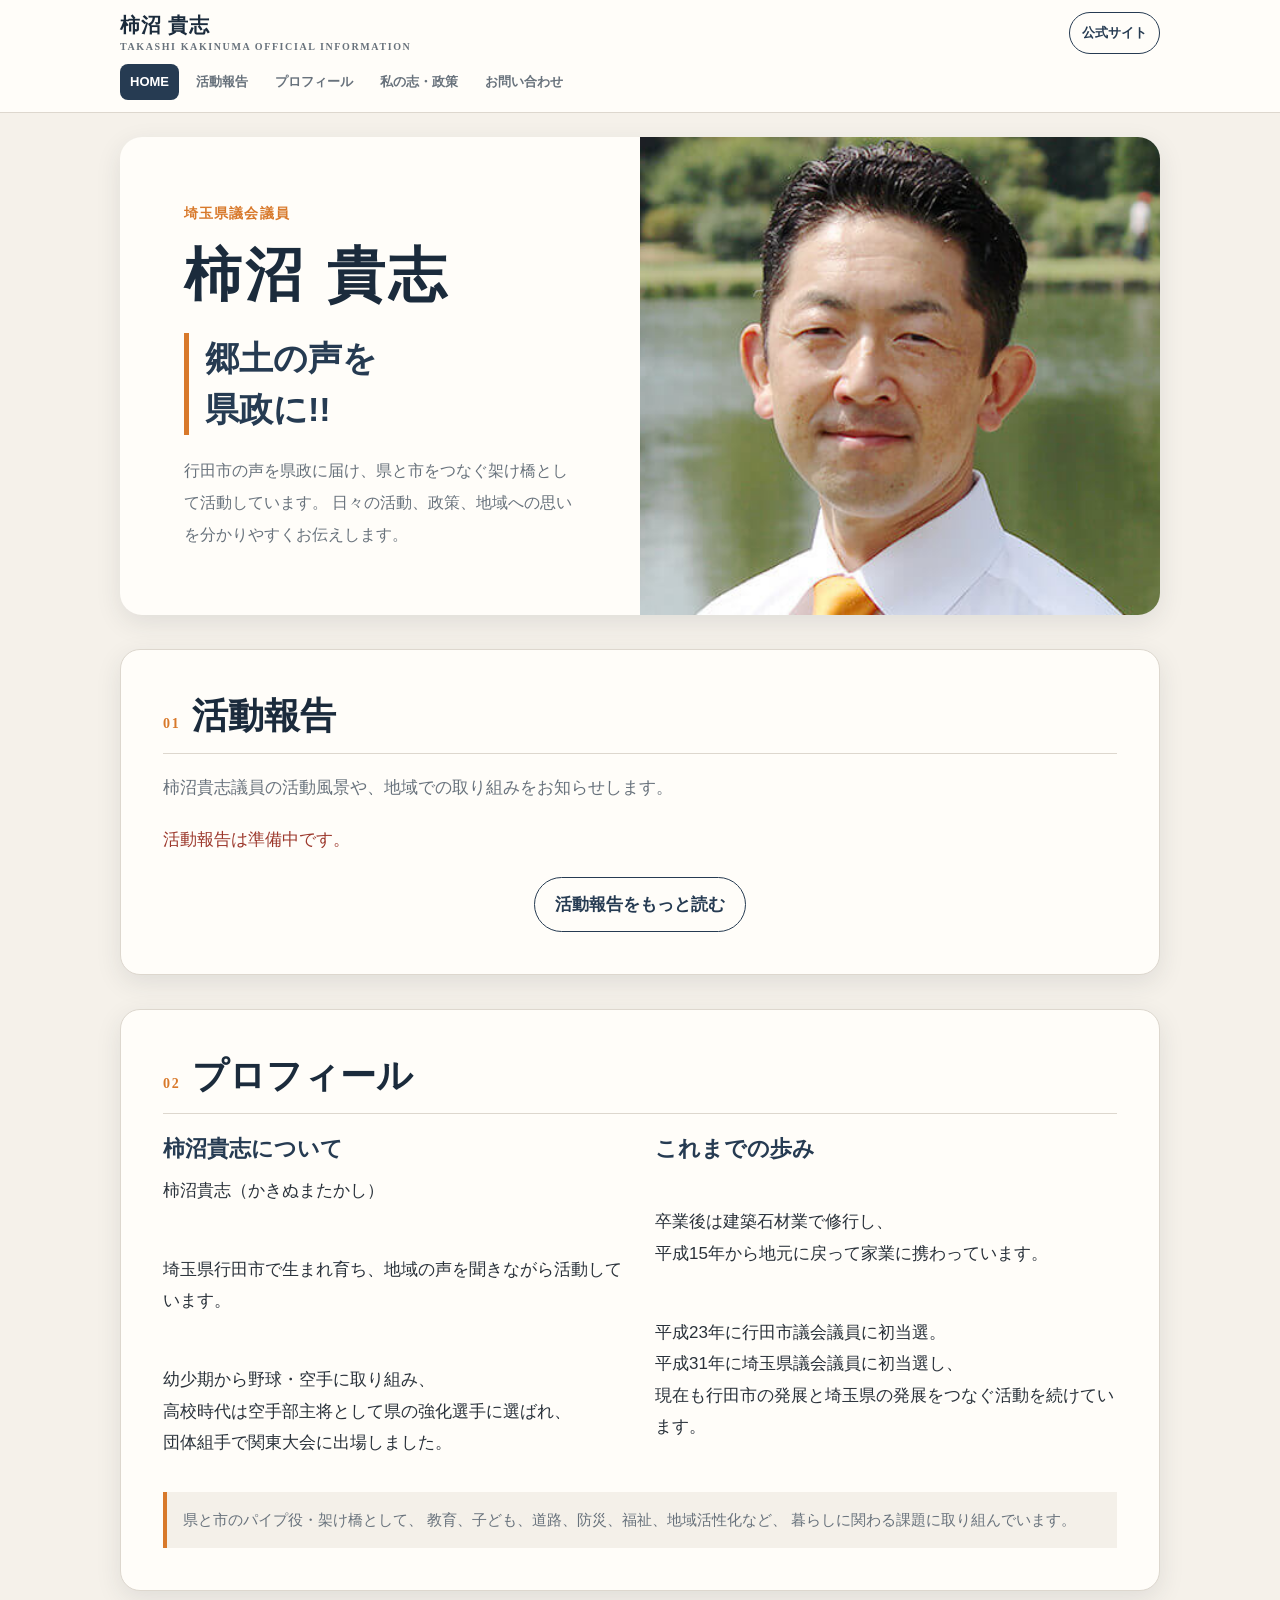
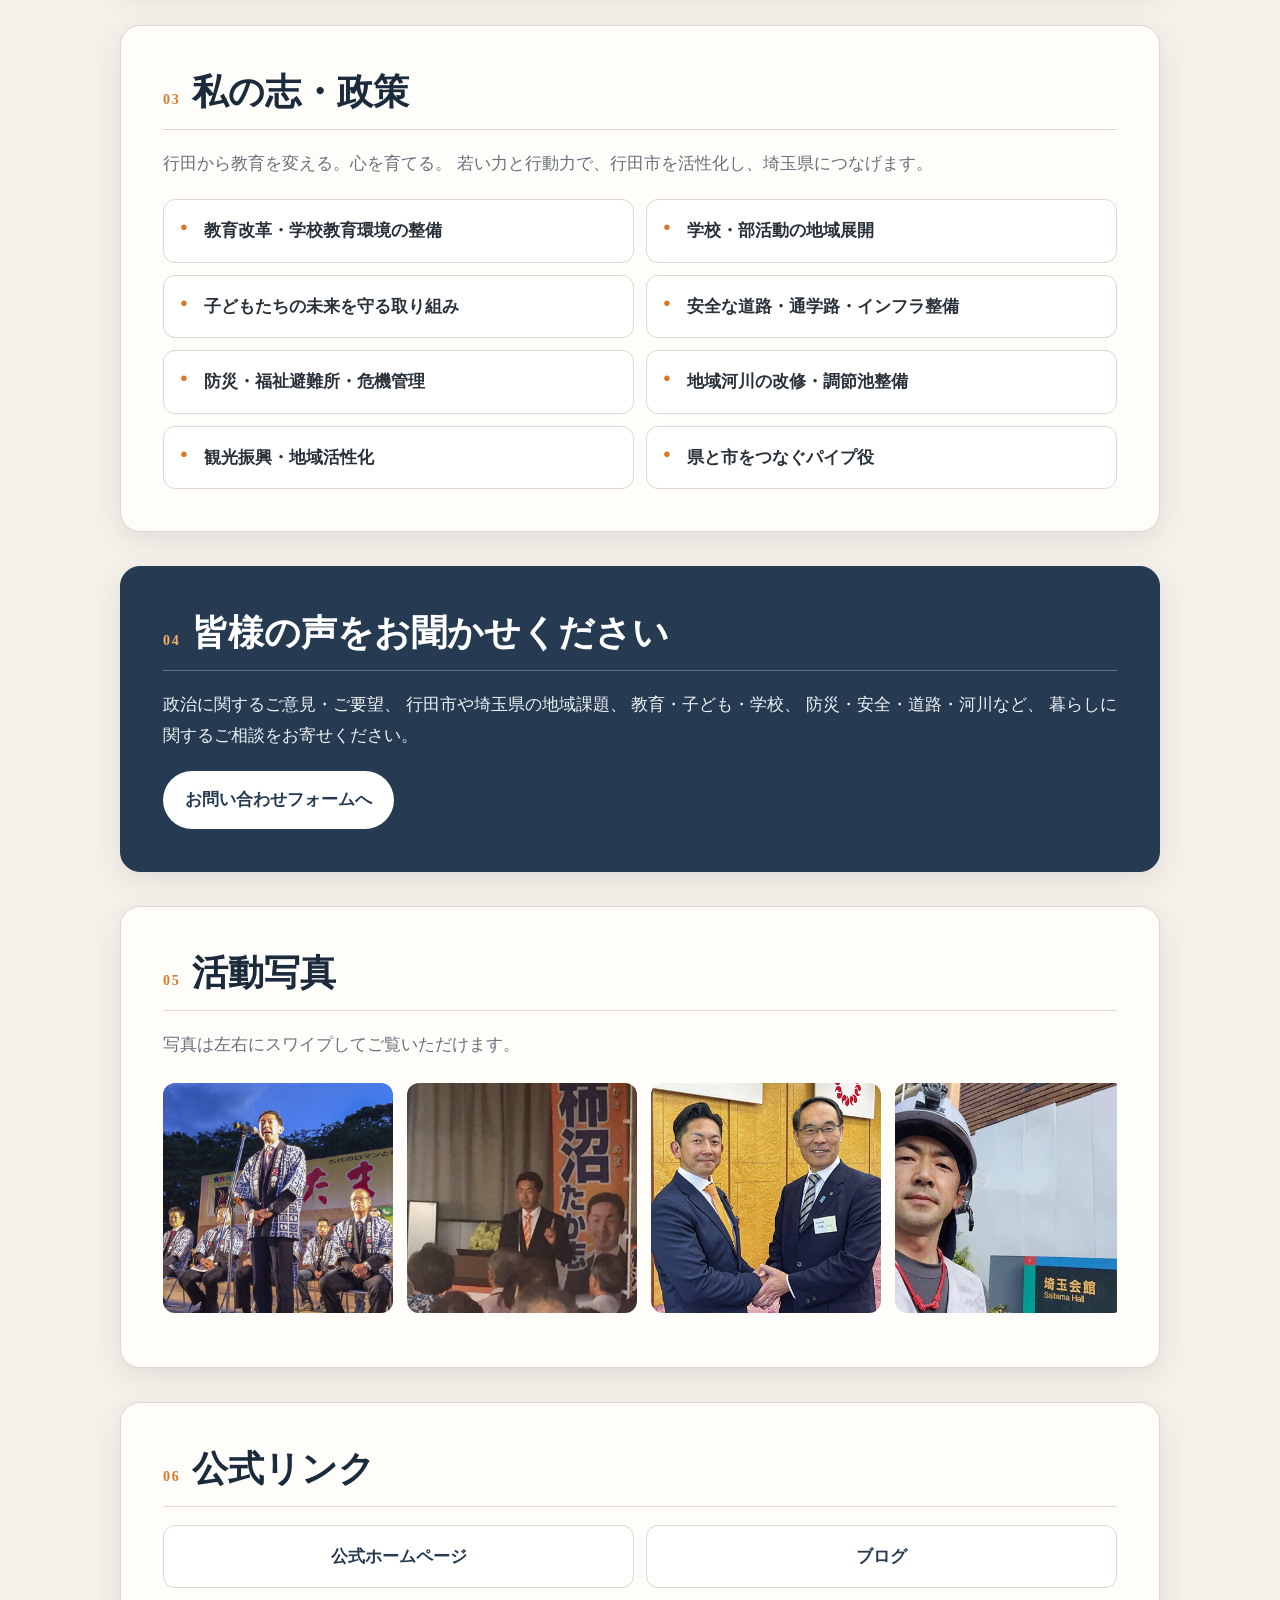
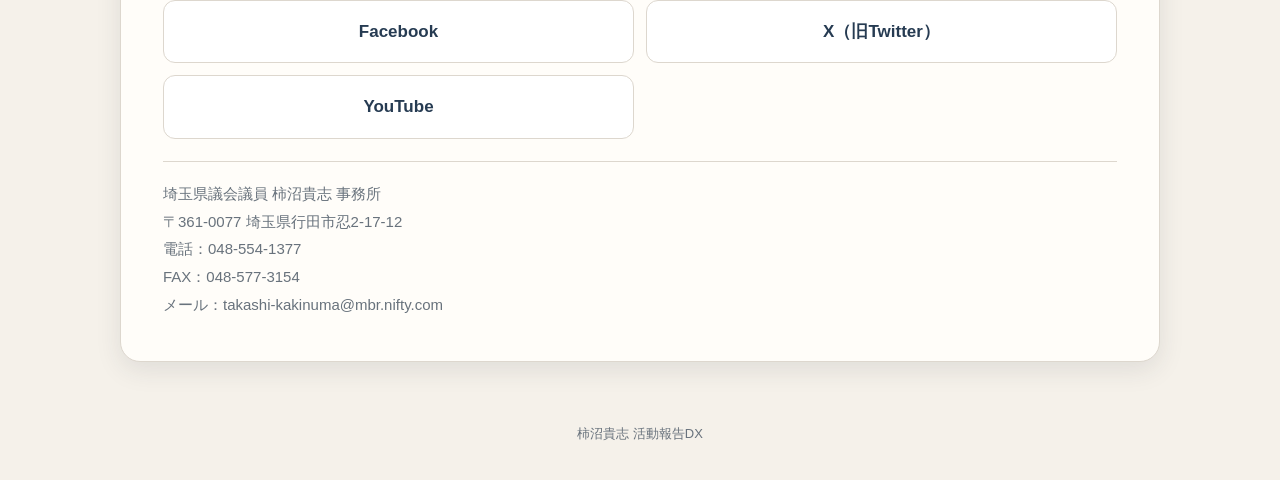
==== index.html @ 90ede428 "Update index.html" ====
<!doctype html>
<html lang="ja">
<head>
  <meta charset="utf-8">
  <meta name="viewport" content="width=device-width,initial-scale=1,viewport-fit=cover">
  <meta name="theme-color" content="#263b52">
  <meta name="description" content="埼玉県議会議員・柿沼貴志の活動報告、プロフィール、政策、市民相談をご紹介します。">
  <meta property="og:title" content="柿沼貴志｜郷土の声を県政に">
  <meta property="og:description" content="埼玉県議会議員・柿沼貴志の活動報告、プロフィール、政策、市民相談をご紹介します。">
  <meta property="og:image" content="https://ichirohns-jpg.github.io/kakinuma-takashi-dx/profile_photo_3.jpg">
  <meta property="og:url" content="https://ichirohns-jpg.github.io/kakinuma-takashi-dx/">
  <meta name="twitter:card" content="summary_large_image">
  <link rel="manifest" href="manifest.json">
  <title>柿沼貴志｜郷土の声を県政に</title>

  <style>
    :root{
      --navy:#263b52;
      --navy-deep:#1b2b3c;
      --orange:#d8792b;
      --cream:#f5f1ea;
      --paper:#fffdf9;
      --text:#29313a;
      --muted:#68727c;
      --line:#ddd7ce;
      --shadow:0 8px 26px rgba(35,48,61,.10);
    }

    *{box-sizing:border-box}

    html{scroll-behavior:smooth}

    body{
      margin:0;
      background:var(--cream);
      color:var(--text);
      font-family:-apple-system,BlinkMacSystemFont,"Hiragino Kaku Gothic ProN","Yu Gothic",Meiryo,sans-serif;
      font-size:17px;
      line-height:1.85;
      overflow-x:hidden;
    }

    img{
      display:block;
      max-width:100%;
    }

    a{
      color:inherit;
      -webkit-tap-highlight-color:transparent;
    }

    .site-header{
      position:sticky;
      top:0;
      z-index:10;
      background:rgba(255,253,249,.96);
      border-bottom:1px solid var(--line);
      backdrop-filter:blur(10px);
    }

    .header-inner{
      width:min(100% - 28px,1040px);
      margin:auto;
      padding:12px 0 10px;
    }

    .header-top{
      display:flex;
      align-items:center;
      justify-content:space-between;
      gap:14px;
    }

    .site-name{
      display:block;
      color:var(--navy-deep);
      font-size:20px;
      font-weight:900;
      line-height:1.25;
      text-decoration:none;
      letter-spacing:.04em;
    }

    .site-name small{
      display:block;
      margin-top:3px;
      color:var(--muted);
      font-family:Georgia,serif;
      font-size:10px;
      font-weight:700;
      letter-spacing:.16em;
    }

    .official-link{
      padding:8px 12px;
      border:1px solid var(--navy);
      border-radius:999px;
      color:var(--navy);
      font-size:13px;
      font-weight:800;
      text-decoration:none;
      white-space:nowrap;
    }

    .nav{
      display:flex;
      gap:7px;
      overflow-x:auto;
      margin-top:10px;
      padding-bottom:2px;
      scrollbar-width:none;
    }

    .nav::-webkit-scrollbar{
      display:none;
    }

    .nav a{
      flex:0 0 auto;
      padding:6px 10px;
      border-radius:8px;
      color:var(--muted);
      font-size:13px;
      font-weight:800;
      text-decoration:none;
    }

    .nav a:first-child,
    .nav a:hover{
      background:var(--navy);
      color:#fff;
    }

    main{
      width:min(100% - 28px,1040px);
      margin:auto;
      padding:24px 0 60px;
    }

    .hero{
      display:grid;
      grid-template-columns:1fr 1fr;
      min-height:430px;
      overflow:hidden;
      border-radius:22px;
      background:var(--paper);
      box-shadow:var(--shadow);
    }

    .hero-copy{
      display:flex;
      flex-direction:column;
      justify-content:center;
      padding:clamp(28px,5vw,64px);
    }

    .eyebrow{
      margin:0 0 12px;
      color:var(--orange);
      font-size:14px;
      font-weight:900;
      letter-spacing:.08em;
    }

    .hero h1{
      margin:0;
      color:var(--navy-deep);
      font-size:clamp(38px,7vw,58px);
      line-height:1.25;
      letter-spacing:.06em;
    }

    .slogan{
      margin:22px 0 0;
      padding-left:16px;
      border-left:5px solid var(--orange);
      color:var(--navy);
      font-size:clamp(22px,3vw,34px);
      font-weight:900;
      line-height:1.5;
    }

    .hero-text{
      max-width:34em;
      margin:20px 0 0;
      color:var(--muted);
      font-size:16px;
      line-height:2;
    }

    .hero-photo{
      min-height:430px;
      background:var(--navy);
    }

    .hero-photo img{
      width:100%;
      height:100%;
      min-height:430px;
      object-fit:cover;
    }

    .section{
      margin-top:34px;
      padding:clamp(22px,4vw,42px);
      border:1px solid var(--line);
      border-radius:20px;
      background:var(--paper);
      box-shadow:var(--shadow);
    }

    .section-heading{
      display:flex;
      align-items:baseline;
      gap:12px;
      margin:0 0 18px;
      padding-bottom:12px;
      border-bottom:1px solid var(--line);
      color:var(--navy-deep);
    }

    .section-heading span{
      color:var(--orange);
      font-family:Georgia,serif;
      font-size:14px;
      font-weight:900;
      letter-spacing:.12em;
    }

    .section-heading strong{
      font-size:clamp(25px,4vw,36px);
      line-height:1.35;
    }

    .section-lead{
      margin:0 0 20px;
      color:var(--muted);
    }

    .latest-list{
      display:grid;
      grid-template-columns:repeat(3,minmax(0,1fr));
      gap:18px;
    }

    .report-card{
      overflow:hidden;
      border:1px solid var(--line);
      border-radius:15px;
      background:#fff;
    }

    .report-image{
      width:100%;
      aspect-ratio:16/10;
      object-fit:cover;
      background:#ebe6de;
    }

    .report-body{
      padding:16px;
    }

    .report-date{
      margin:0 0 5px;
      color:var(--orange);
      font-size:13px;
      font-weight:900;
    }

    .report-title{
      margin:0 0 8px;
      color:var(--navy-deep);
      font-size:20px;
      line-height:1.5;
    }

    .report-summary{
      display:-webkit-box;
      margin:0;
      overflow:hidden;
      color:var(--muted);
      font-size:15px;
      line-height:1.8;
      white-space:pre-line;
      -webkit-box-orient:vertical;
      -webkit-line-clamp:4;
    }

    .report-link{
      display:block;
      margin-top:14px;
      padding:10px;
      border-radius:9px;
      background:var(--navy);
      color:#fff;
      font-size:14px;
      font-weight:900;
      text-align:center;
      text-decoration:none;
    }

    .loading-message,
    .error-message{
      margin:0;
      color:var(--muted);
    }

    .error-message{
      color:#9c382c;
    }

    .more-link{
      display:block;
      width:max-content;
      margin:22px auto 0;
      padding:11px 20px;
      border:1px solid var(--navy);
      border-radius:999px;
      color:var(--navy);
      font-weight:900;
      text-decoration:none;
    }

    .text-columns{
      display:grid;
      grid-template-columns:1fr 1fr;
      gap:30px;
    }

    .text-block h3{
      margin:0 0 10px;
      color:var(--navy);
      font-size:22px;
      line-height:1.5;
    }

    .text-block p{
      margin:0 0 16px;
      white-space:pre-line;
    }

    .profile-note{
      margin:18px 0 0;
      padding:14px 16px;
      border-left:4px solid var(--orange);
      background:#f4f0e9;
      color:var(--muted);
      font-size:15px;
    }

    .policy-list{
      display:grid;
      grid-template-columns:repeat(2,minmax(0,1fr));
      gap:12px;
      margin:0;
      padding:0;
      list-style:none;
    }

    .policy-list li{
      position:relative;
      padding:15px 16px 15px 40px;
      border:1px solid var(--line);
      border-radius:12px;
      background:#fff;
      font-weight:800;
    }

    .policy-list li::before{
      position:absolute;
      left:16px;
      top:15px;
      color:var(--orange);
      content:'●';
      font-size:13px;
    }

    .consultation{
      border-color:var(--navy);
      background:var(--navy);
      color:#fff;
    }

    .consultation .section-heading{
      border-color:#ffffff44;
      color:#fff;
    }

    .consultation .section-heading span{
      color:#f2b06d;
    }

    .consultation .section-lead{
      color:#eef2f5;
    }

    .consultation-button{
      display:inline-block;
      padding:13px 22px;
      border-radius:999px;
      background:#fff;
      color:var(--navy);
      font-weight:900;
      text-decoration:none;
    }

    .gallery{
      display:flex;
      gap:14px;
      overflow-x:auto;
      padding:3px 2px 12px;
      scroll-snap-type:x mandatory;
      -webkit-overflow-scrolling:touch;
    }

    .gallery img{
      width:230px;
      height:230px;
      flex:0 0 230px;
      object-fit:cover;
      border-radius:12px;
      scroll-snap-align:start;
    }

    .link-grid{
      display:grid;
      grid-template-columns:repeat(2,minmax(0,1fr));
      gap:12px;
    }

    .link-card{
      display:block;
      padding:15px;
      border:1px solid var(--line);
      border-radius:12px;
      background:#fff;
      color:var(--navy);
      font-weight:900;
      text-align:center;
      text-decoration:none;
    }

    .contact-text{
      margin:22px 0 0;
      padding-top:18px;
      border-top:1px solid var(--line);
      color:var(--muted);
      font-size:15px;
      overflow-wrap:anywhere;
    }

    footer{
      padding:0 20px 34px;
      color:var(--muted);
      font-size:13px;
      text-align:center;
    }

    @media(max-width:720px){
      body{
        font-size:16px;
      }

      .header-inner{
        width:min(100% - 22px,1040px);
      }

      .official-link{
        font-size:12px;
        padding:7px 10px;
      }

      main{
        width:min(100% - 20px,1040px);
        padding-top:14px;
      }

      .hero{
        display:flex;
        flex-direction:column-reverse;
        border-radius:17px;
      }

      .hero-photo,
      .hero-photo img{
        min-height:280px;
        height:280px;
      }

      .hero-copy{
        padding:28px 22px 30px;
      }

      .hero h1{
        font-size:34px;
      }

      .slogan{
        font-size:24px;
      }

      .latest-list{
        grid-template-columns:1fr;
      }

      .text-columns{
        grid-template-columns:1fr;
        gap:4px;
      }

      .policy-list{
        grid-template-columns:1fr;
      }

      .section{
        margin-top:22px;
        padding:22px 18px;
      }

      .section-heading strong{
        font-size:27px;
      }

      .link-grid{
        grid-template-columns:1fr;
      }

      .gallery img{
        width:210px;
        height:210px;
        flex-basis:210px;
      }
    }
  </style>
</head>

<body>
  <header class="site-header">
    <div class="header-inner">
      <div class="header-top">
        <a class="site-name" href="index.html">
          柿沼 貴志
          <small>TAKASHI KAKINUMA OFFICIAL INFORMATION</small>
        </a>

        <a class="official-link" href="https://www.kakinuma-takashi.com/index.html" target="_blank" rel="noopener">
          公式サイト
        </a>
      </div>

      <nav class="nav" aria-label="ページ内メニュー">
        <a href="index.html">HOME</a>
        <a href="archive.html">活動報告</a>
        <a href="#profile">プロフィール</a>
        <a href="#policy">私の志・政策</a>
        <a href="#contact">お問い合わせ</a>
      </nav>
    </div>
  </header>

  <main>
    <section class="hero">
      <div class="hero-copy">
        <p class="eyebrow">埼玉県議会議員</p>

        <h1>柿沼 貴志</h1>

        <p class="slogan">
          郷土の声を<br>
          県政に!!
        </p>

        <p class="hero-text">
          行田市の声を県政に届け、県と市をつなぐ架け橋として活動しています。
          日々の活動、政策、地域への思いを分かりやすくお伝えします。
        </p>
      </div>

      <div class="hero-photo">
        <img src="https://ichirohns-jpg.github.io/kakinuma-takashi-dx/profile_photo_3.jpg" alt="柿沼貴志議員">
      </div>
    </section>

    <section class="section" id="reports">
      <h2 class="section-heading">
        <span>01</span>
        <strong>活動報告</strong>
      </h2>

      <p class="section-lead">
        柿沼貴志議員の活動風景や、地域での取り組みをお知らせします。
      </p>

      <div id="latestReports" class="latest-list" aria-live="polite">
        <p class="loading-message">活動報告を読み込んでいます。</p>
      </div>

      <a class="more-link" href="archive.html">活動報告をもっと読む</a>
    </section>

    <section class="section" id="profile">
      <h2 class="section-heading">
        <span>02</span>
        <strong>プロフィール</strong>
      </h2>

      <div class="text-columns">
        <div class="text-block">
          <h3>柿沼貴志について</h3>

          <p>柿沼貴志（かきぬまたかし）</p>

          <p>
            埼玉県行田市で生まれ育ち、地域の声を聞きながら活動しています。
          </p>

          <p>
            幼少期から野球・空手に取り組み、
            高校時代は空手部主将として県の強化選手に選ばれ、
            団体組手で関東大会に出場しました。
          </p>
        </div>

        <div class="text-block">
          <h3>これまでの歩み</h3>

          <p>
            卒業後は建築石材業で修行し、
            平成15年から地元に戻って家業に携わっています。
          </p>

          <p>
            平成23年に行田市議会議員に初当選。
            平成31年に埼玉県議会議員に初当選し、
            現在も行田市の発展と埼玉県の発展をつなぐ活動を続けています。
          </p>
        </div>
      </div>

      <p class="profile-note">
        県と市のパイプ役・架け橋として、
        教育、子ども、道路、防災、福祉、地域活性化など、
        暮らしに関わる課題に取り組んでいます。
      </p>
    </section>

    <section class="section" id="policy">
      <h2 class="section-heading">
        <span>03</span>
        <strong>私の志・政策</strong>
      </h2>

      <p class="section-lead">
        行田から教育を変える。心を育てる。
        若い力と行動力で、行田市を活性化し、埼玉県につなげます。
      </p>

      <ul class="policy-list">
        <li>教育改革・学校教育環境の整備</li>
        <li>学校・部活動の地域展開</li>
        <li>子どもたちの未来を守る取り組み</li>
        <li>安全な道路・通学路・インフラ整備</li>
        <li>防災・福祉避難所・危機管理</li>
        <li>地域河川の改修・調節池整備</li>
        <li>観光振興・地域活性化</li>
        <li>県と市をつなぐパイプ役</li>
      </ul>
    </section>

    <section class="section consultation" id="contact">
      <h2 class="section-heading">
        <span>04</span>
        <strong>皆様の声をお聞かせください</strong>
      </h2>

      <p class="section-lead">
        政治に関するご意見・ご要望、
        行田市や埼玉県の地域課題、
        教育・子ども・学校、
        防災・安全・道路・河川など、
        暮らしに関するご相談をお寄せください。
      </p>

      <a class="consultation-button" href="https://www.kakinuma-takashi.com/contact/index.php" target="_blank" rel="noopener">
        お問い合わせフォームへ
      </a>
    </section>

    <section class="section">
      <h2 class="section-heading">
        <span>05</span>
        <strong>活動写真</strong>
      </h2>

      <p class="section-lead">
        写真は左右にスワイプしてご覧いただけます。
      </p>

      <div class="gallery">
        <img src="https://ichirohns-jpg.github.io/kakinuma-takashi-dx/report_kaiha_2.jpg" alt="活動写真" loading="lazy">
        <img src="https://ichirohns-jpg.github.io/kakinuma-takashi-dx/resolution_photo_1.jpg" alt="活動写真" loading="lazy">
        <img src="https://ichirohns-jpg.github.io/kakinuma-takashi-dx/profile_photo_5.jpg" alt="活動写真" loading="lazy">
        <img src="https://ichirohns-jpg.github.io/kakinuma-takashi-dx/profile_photo_2.jpg" alt="活動写真" loading="lazy">
        <img src="https://ichirohns-jpg.github.io/kakinuma-takashi-dx/report_kaiha_1.jpg" alt="活動写真" loading="lazy">
      </div>
    </section>

    <section class="section">
      <h2 class="section-heading">
        <span>06</span>
        <strong>公式リンク</strong>
      </h2>

      <div class="link-grid">
        <a class="link-card" href="https://www.kakinuma-takashi.com/index.html" target="_blank" rel="noopener">
          公式ホームページ
        </a>

        <a class="link-card" href="https://www.kakinuma-takashi.com/blog/" target="_blank" rel="noopener">
          ブログ
        </a>

        <a class="link-card" href="https://www.facebook.com/takashi.kakinuma.73" target="_blank" rel="noopener">
          Facebook
        </a>

        <a class="link-card" href="https://twitter.com/KakinumaTakashi" target="_blank" rel="noopener">
          X（旧Twitter）
        </a>

        <a class="link-card" href="https://www.youtube.com/@takashi5011" target="_blank" rel="noopener">
          YouTube
        </a>
      </div>

      <p class="contact-text">
        埼玉県議会議員 柿沼貴志 事務所<br>
        〒361-0077 埼玉県行田市忍2-17-12<br>
        電話：048-554-1377<br>
        FAX：048-577-3154<br>
        メール：takashi-kakinuma@mbr.nifty.com
      </p>
    </section>
  </main>

  <footer>柿沼貴志 活動報告DX</footer>

  <script>
    (function(){
      'use strict';

      var GAS_URL='https://script.google.com/macros/s/AKfycby4VxnadXWsXtn27EcABG-TEVP3b5oKUsKxoGzhztNolL6LojXTyb5h3-VXaIJRC7Xx/exec';
      var SITE_KEY='kakinuma-takashi-dx';
      var list=document.getElementById('latestReports');

      function escapeHtml(value){
        return String(value||'').replace(/[&<>"']/g,function(ch){
          return {
            '&':'&amp;',
            '<':'&lt;',
            '>':'&gt;',
            '"':'&quot;',
            "'":'&#39;'
          }[ch];
        });
      }

      function textOnly(value){
        var source=String(value||'')
          .replace(/<br\s*\/?>/gi,'\n')
          .replace(/<\/p\s*>/gi,'\n\n');

        var box=document.createElement('div');
        box.innerHTML=source;

        return (box.textContent||box.innerText||'')
          .replace(/\r\n/g,'\n')
          .replace(/[ \t]+/g,' ')
          .replace(/\n{3,}/g,'\n\n')
          .trim();
      }

      function summary(value){
        var text=textOnly(value);
        var paragraphs=text.split(/\n\s*\n/).filter(Boolean);
        var result=paragraphs.slice(0,2).join('\n\n');

        if(result.length>150){
          result=result.slice(0,150)+'…';
        }

        return result;
      }

      function safeUrl(value){
        var url=String(value||'').trim();
        return /^https:\/\//i.test(url)?escapeHtml(url):'';
      }

      function articleCard(article){
        var articleId=encodeURIComponent(article.articleId||article.id||'');
        var articleUrl='article.html?id='+articleId+'&site='+encodeURIComponent(SITE_KEY);
        var images=Array.isArray(article.images)?article.images:[];
        var image=images.length?safeUrl(images[0]):'';

        return '<article class="report-card">'+
          (image?'<img class="report-image" src="'+image+'" alt="活動報告" loading="lazy">':'')+
          '<div class="report-body">'+
          '<p class="report-date">'+escapeHtml(article.publishDate||article.date||'')+'</p>'+
          '<h3 class="report-title">'+escapeHtml(article.title||article.articleTitle||'活動報告')+'</h3>'+
          '<p class="report-summary">'+escapeHtml(summary(article.body||article.articleBody||''))+'</p>'+
          '<a class="report-link" href="'+articleUrl+'">この記事を読む</a>'+
          '</div></article>';
      }

      fetch(
        GAS_URL+
        '?action=publicArticles&siteKey='+
        encodeURIComponent(SITE_KEY)+
        '&_='+
        Date.now(),
        {cache:'no-store'}
      )
      .then(function(response){
        if(!response.ok){
          throw new Error('記事データを取得できません。');
        }

        return response.json();
      })
      .then(function(data){
        var articles=data&&Array.isArray(data.articles)?data.articles:[];

        if(!articles.length){
          list.innerHTML='<p class="loading-message">現在公開中の活動報告はありません。</p>';
          return;
        }

        list.innerHTML=articles.slice(0,3).map(articleCard).join('');
      })
      .catch(function(){
        list.innerHTML='<p class="error-message">活動報告は準備中です。</p>';
      });
    })();
  </script>
</body>
</html>
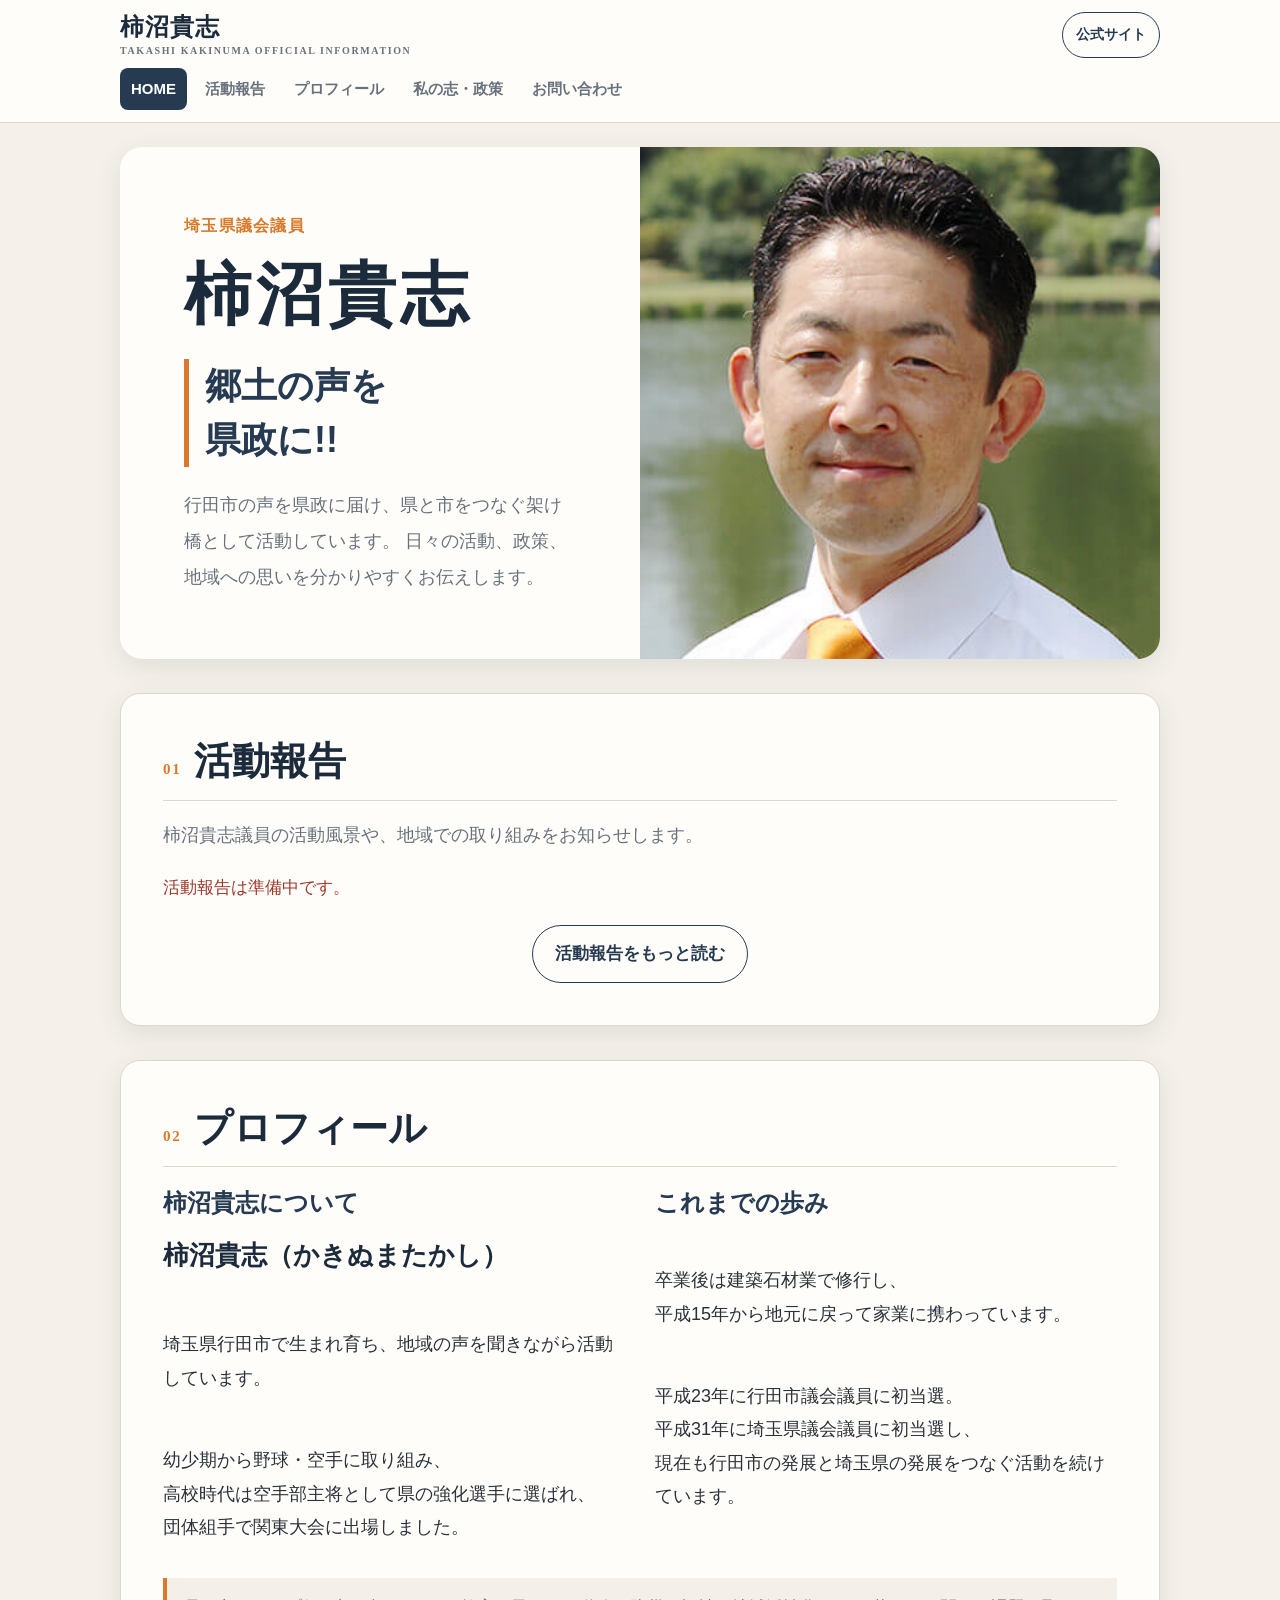
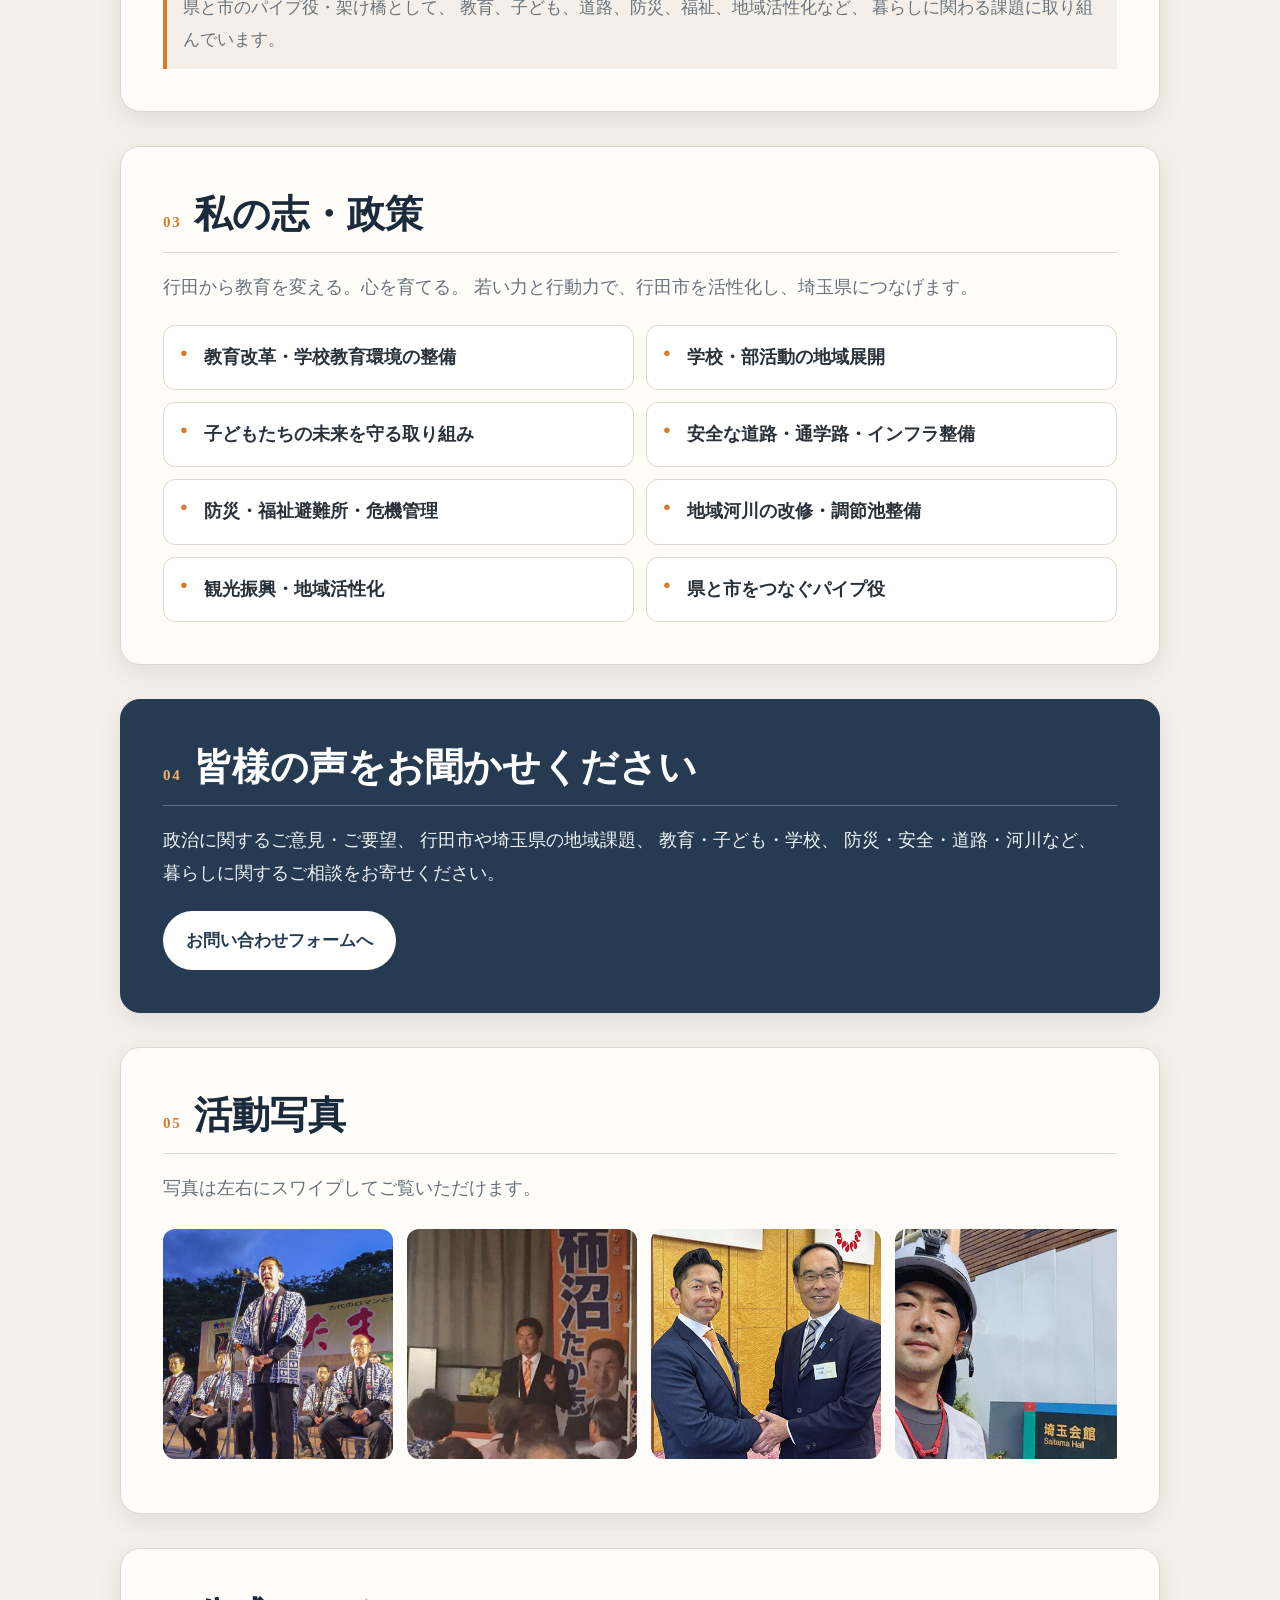
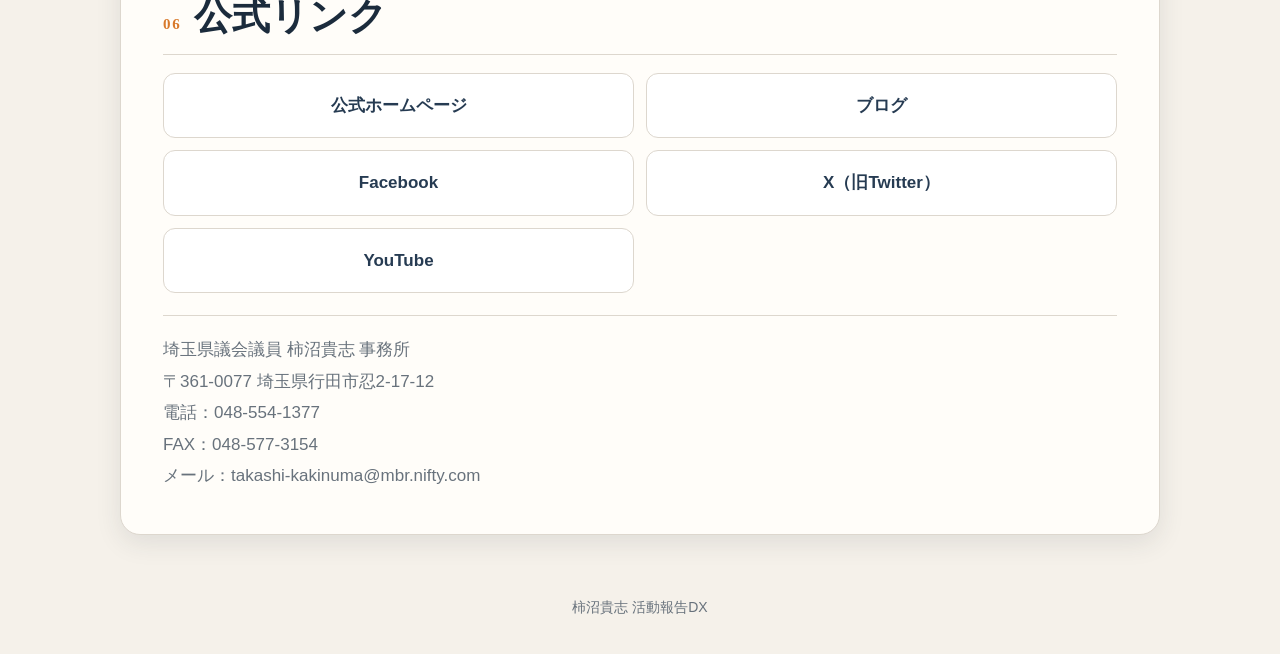
==== commit e19d8dac: "Update index.html" ====
--- a/index.html
+++ b/index.html
@@ -26,16 +26,21 @@
       --shadow:0 8px 26px rgba(35,48,61,.10);
     }
 
-    *{box-sizing:border-box}
-
-    html{scroll-behavior:smooth}
+    *{
+      box-sizing:border-box;
+    }
+
+    html{
+      scroll-behavior:smooth;
+    }
 
     body{
       margin:0;
       background:var(--cream);
       color:var(--text);
-      font-family:-apple-system,BlinkMacSystemFont,"Hiragino Kaku Gothic ProN","Yu Gothic",Meiryo,sans-serif;
-      font-size:17px;
+      font-family:-apple-system,BlinkMacSystemFont,
+      "Hiragino Kaku Gothic ProN","Yu Gothic",Meiryo,sans-serif;
+      font-size:18px;
       line-height:1.85;
       overflow-x:hidden;
     }
@@ -75,7 +80,7 @@
     .site-name{
       display:block;
       color:var(--navy-deep);
-      font-size:20px;
+      font-size:24px;
       font-weight:900;
       line-height:1.25;
       text-decoration:none;
@@ -93,12 +98,12 @@
     }
 
     .official-link{
-      padding:8px 12px;
+      padding:9px 13px;
       border:1px solid var(--navy);
       border-radius:999px;
       color:var(--navy);
-      font-size:13px;
-      font-weight:800;
+      font-size:14px;
+      font-weight:900;
       text-decoration:none;
       white-space:nowrap;
     }
@@ -118,11 +123,11 @@
 
     .nav a{
       flex:0 0 auto;
-      padding:6px 10px;
+      padding:7px 11px;
       border-radius:8px;
       color:var(--muted);
-      font-size:13px;
-      font-weight:800;
+      font-size:15px;
+      font-weight:900;
       text-decoration:none;
     }
 
@@ -158,7 +163,7 @@
     .eyebrow{
       margin:0 0 12px;
       color:var(--orange);
-      font-size:14px;
+      font-size:16px;
       font-weight:900;
       letter-spacing:.08em;
     }
@@ -166,7 +171,7 @@
     .hero h1{
       margin:0;
       color:var(--navy-deep);
-      font-size:clamp(38px,7vw,58px);
+      font-size:clamp(44px,8vw,68px);
       line-height:1.25;
       letter-spacing:.06em;
     }
@@ -176,7 +181,7 @@
       padding-left:16px;
       border-left:5px solid var(--orange);
       color:var(--navy);
-      font-size:clamp(22px,3vw,34px);
+      font-size:clamp(24px,3vw,36px);
       font-weight:900;
       line-height:1.5;
     }
@@ -185,7 +190,7 @@
       max-width:34em;
       margin:20px 0 0;
       color:var(--muted);
-      font-size:16px;
+      font-size:18px;
       line-height:2;
     }
 
@@ -223,19 +228,20 @@
     .section-heading span{
       color:var(--orange);
       font-family:Georgia,serif;
-      font-size:14px;
+      font-size:15px;
       font-weight:900;
       letter-spacing:.12em;
     }
 
     .section-heading strong{
-      font-size:clamp(25px,4vw,36px);
+      font-size:clamp(28px,4vw,38px);
       line-height:1.35;
     }
 
     .section-lead{
       margin:0 0 20px;
       color:var(--muted);
+      font-size:18px;
     }
 
     .latest-list{
@@ -263,16 +269,16 @@
     }
 
     .report-date{
-      margin:0 0 5px;
+      margin:0 0 6px;
       color:var(--orange);
-      font-size:13px;
+      font-size:16px;
       font-weight:900;
     }
 
     .report-title{
       margin:0 0 8px;
       color:var(--navy-deep);
-      font-size:20px;
+      font-size:22px;
       line-height:1.5;
     }
 
@@ -281,8 +287,8 @@
       margin:0;
       overflow:hidden;
       color:var(--muted);
-      font-size:15px;
-      line-height:1.8;
+      font-size:17px;
+      line-height:1.9;
       white-space:pre-line;
       -webkit-box-orient:vertical;
       -webkit-line-clamp:4;
@@ -291,11 +297,11 @@
     .report-link{
       display:block;
       margin-top:14px;
-      padding:10px;
+      padding:13px 10px;
       border-radius:9px;
       background:var(--navy);
       color:#fff;
-      font-size:14px;
+      font-size:17px;
       font-weight:900;
       text-align:center;
       text-decoration:none;
@@ -305,6 +311,7 @@
     .error-message{
       margin:0;
       color:var(--muted);
+      font-size:17px;
     }
 
     .error-message{
@@ -315,10 +322,11 @@
       display:block;
       width:max-content;
       margin:22px auto 0;
-      padding:11px 20px;
+      padding:12px 22px;
       border:1px solid var(--navy);
       border-radius:999px;
       color:var(--navy);
+      font-size:17px;
       font-weight:900;
       text-decoration:none;
     }
@@ -332,13 +340,19 @@
     .text-block h3{
       margin:0 0 10px;
       color:var(--navy);
-      font-size:22px;
+      font-size:24px;
       line-height:1.5;
     }
 
     .text-block p{
       margin:0 0 16px;
       white-space:pre-line;
+    }
+
+    .person-name{
+      color:var(--navy-deep);
+      font-size:26px;
+      font-weight:900;
     }
 
     .profile-note{
@@ -347,7 +361,7 @@
       border-left:4px solid var(--orange);
       background:#f4f0e9;
       color:var(--muted);
-      font-size:15px;
+      font-size:17px;
     }
 
     .policy-list{
@@ -365,6 +379,7 @@
       border:1px solid var(--line);
       border-radius:12px;
       background:#fff;
+      font-size:18px;
       font-weight:800;
     }
 
@@ -398,10 +413,11 @@
 
     .consultation-button{
       display:inline-block;
-      padding:13px 22px;
+      padding:14px 23px;
       border-radius:999px;
       background:#fff;
       color:var(--navy);
+      font-size:17px;
       font-weight:900;
       text-decoration:none;
     }
@@ -432,11 +448,12 @@
 
     .link-card{
       display:block;
-      padding:15px;
+      padding:16px;
       border:1px solid var(--line);
       border-radius:12px;
       background:#fff;
       color:var(--navy);
+      font-size:17px;
       font-weight:900;
       text-align:center;
       text-decoration:none;
@@ -447,29 +464,33 @@
       padding-top:18px;
       border-top:1px solid var(--line);
       color:var(--muted);
-      font-size:15px;
+      font-size:17px;
       overflow-wrap:anywhere;
     }
 
     footer{
       padding:0 20px 34px;
       color:var(--muted);
-      font-size:13px;
+      font-size:14px;
       text-align:center;
     }
 
     @media(max-width:720px){
       body{
-        font-size:16px;
+        font-size:17px;
       }
 
       .header-inner{
         width:min(100% - 22px,1040px);
       }
 
+      .site-name{
+        font-size:22px;
+      }
+
       .official-link{
-        font-size:12px;
-        padding:7px 10px;
+        font-size:13px;
+        padding:8px 10px;
       }
 
       main{
@@ -494,11 +515,15 @@
       }
 
       .hero h1{
-        font-size:34px;
+        font-size:40px;
       }
 
       .slogan{
-        font-size:24px;
+        font-size:26px;
+      }
+
+      .hero-text{
+        font-size:17px;
       }
 
       .latest-list{
@@ -520,7 +545,11 @@
       }
 
       .section-heading strong{
-        font-size:27px;
+        font-size:29px;
+      }
+
+      .section-lead{
+        font-size:17px;
       }
 
       .link-grid{
@@ -541,7 +570,7 @@
     <div class="header-inner">
       <div class="header-top">
         <a class="site-name" href="index.html">
-          柿沼 貴志
+          柿沼貴志
           <small>TAKASHI KAKINUMA OFFICIAL INFORMATION</small>
         </a>
 
@@ -565,7 +594,7 @@
       <div class="hero-copy">
         <p class="eyebrow">埼玉県議会議員</p>
 
-        <h1>柿沼 貴志</h1>
+        <h1>柿沼貴志</h1>
 
         <p class="slogan">
           郷土の声を<br>
@@ -610,7 +639,7 @@
         <div class="text-block">
           <h3>柿沼貴志について</h3>
 
-          <p>柿沼貴志（かきぬまたかし）</p>
+          <p class="person-name">柿沼貴志（かきぬまたかし）</p>
 
           <p>
             埼玉県行田市で生まれ育ち、地域の声を聞きながら活動しています。
@@ -756,12 +785,12 @@
       var list=document.getElementById('latestReports');
 
       function escapeHtml(value){
-        return String(value||'').replace(/[&<>"']/g,function(ch){
+        return String(value||'').replace(/[&<>\"']/g,function(ch){
           return {
             '&':'&amp;',
             '<':'&lt;',
             '>':'&gt;',
-            '"':'&quot;',
+            '\"':'&quot;',
             "'":'&#39;'
           }[ch];
         });
@@ -794,24 +823,225 @@
         return result;
       }
 
+      function imageValue(value){
+        if(value&&typeof value==='object'){
+          return String(
+            value.url||
+            value.src||
+            value.imageUrl||
+            value.value||
+            ''
+          ).trim();
+        }
+
+        return String(value||'').trim();
+      }
+
+      function decodeDriveId(value){
+        try{
+          return decodeURIComponent(value);
+        }catch(error){
+          return value;
+        }
+      }
+
+      function driveFileId(value){
+        var url=imageValue(value);
+        var match=url.match(
+          /drive\.google\.com\/file\/d\/([^/?#]+)/i
+        );
+
+        if(match){
+          return decodeDriveId(match[1]);
+        }
+
+        match=url.match(
+          /(?:drive\.google\.com|drive\.usercontent\.google\.com)\/[^?#]*[?&]id=([^&#]+)/i
+        );
+
+        if(match){
+          return decodeDriveId(match[1]);
+        }
+
+        match=url.match(
+          /lh3\.googleusercontent\.com\/d\/([^=/?#]+)/i
+        );
+
+        if(match){
+          return decodeDriveId(match[1]);
+        }
+
+        return '';
+      }
+
       function safeUrl(value){
-        var url=String(value||'').trim();
-        return /^https:\/\//i.test(url)?escapeHtml(url):'';
+        var url=imageValue(value);
+
+        if(!url){
+          return '';
+        }
+
+        var driveId=driveFileId(url);
+
+        if(driveId){
+          return 'https://drive.google.com/thumbnail?id='+
+            encodeURIComponent(driveId)+
+            '&sz=w1600';
+        }
+
+        if(/^data:image\//i.test(url)){
+          return url;
+        }
+
+        if(/^https?:\/\//i.test(url)){
+          return url;
+        }
+
+        if(/^(?:\.{0,2}\/|\/)[^\s]+/.test(url)){
+          return url;
+        }
+
+        return '';
+      }
+
+      function formatDate(value){
+        var text=String(value||'').trim();
+
+        if(!text){
+          return '';
+        }
+
+        var japanese=text.match(
+          /^(\d{4})年(\d{1,2})月(\d{1,2})日/
+        );
+
+        if(japanese){
+          return japanese[1]+'年'+
+            Number(japanese[2])+'月'+
+            Number(japanese[3])+'日';
+        }
+
+        var direct=text.match(
+          /^(\d{4})[-/](\d{1,2})[-/](\d{1,2})/
+        );
+
+        if(direct){
+          return direct[1]+'年'+
+            Number(direct[2])+'月'+
+            Number(direct[3])+'日';
+        }
+
+        var date=new Date(text);
+
+        if(isNaN(date.getTime())){
+          return text;
+        }
+
+        try{
+          var parts=new Intl.DateTimeFormat(
+            'ja-JP',
+            {
+              timeZone:'Asia/Tokyo',
+              year:'numeric',
+              month:'numeric',
+              day:'numeric'
+            }
+          ).formatToParts(date);
+
+          var values={};
+
+          parts.forEach(function(part){
+            if(part.type==='year'||
+              part.type==='month'||
+              part.type==='day'){
+              values[part.type]=part.value;
+            }
+          });
+
+          if(values.year&&values.month&&values.day){
+            return values.year+'年'+
+              Number(values.month)+'月'+
+              Number(values.day)+'日';
+          }
+        }catch(error){
+          return date.getFullYear()+'年'+
+            (date.getMonth()+1)+'月'+
+            date.getDate()+'日';
+        }
+
+        return date.getFullYear()+'年'+
+          (date.getMonth()+1)+'月'+
+          date.getDate()+'日';
       }
 
       function articleCard(article){
-        var articleId=encodeURIComponent(article.articleId||article.id||'');
-        var articleUrl='article.html?id='+articleId+'&site='+encodeURIComponent(SITE_KEY);
-        var images=Array.isArray(article.images)?article.images:[];
-        var image=images.length?safeUrl(images[0]):'';
+        var articleId=encodeURIComponent(
+          article.articleId||
+          article.id||
+          ''
+        );
+
+        var articleUrl=
+          'article.html?id='+
+          articleId+
+          '&site='+
+          encodeURIComponent(SITE_KEY);
+
+        var images=Array.isArray(article.images)
+          ? article.images
+          : [];
+
+        if(!images.length&&article.image){
+          images=[article.image];
+        }
+
+        if(!images.length&&article.imageUrl){
+          images=[article.imageUrl];
+        }
+
+        var image=images.length
+          ? safeUrl(images[0])
+          : safeUrl(article.ogpImage||'');
+
+        var title=article.title||
+          article.articleTitle||
+          '活動報告';
 
         return '<article class="report-card">'+
-          (image?'<img class="report-image" src="'+image+'" alt="活動報告" loading="lazy">':'')+
+          (
+            image
+              ? '<img class="report-image"'+
+                ' src="'+escapeHtml(image)+'"'+
+                ' alt="'+escapeHtml(title)+'"'+
+                ' loading="lazy"'+
+                ' referrerpolicy="no-referrer">'
+              : ''
+          )+
           '<div class="report-body">'+
-          '<p class="report-date">'+escapeHtml(article.publishDate||article.date||'')+'</p>'+
-          '<h3 class="report-title">'+escapeHtml(article.title||article.articleTitle||'活動報告')+'</h3>'+
-          '<p class="report-summary">'+escapeHtml(summary(article.body||article.articleBody||''))+'</p>'+
-          '<a class="report-link" href="'+articleUrl+'">この記事を読む</a>'+
+          '<p class="report-date">'+
+          escapeHtml(
+            formatDate(
+              article.publishDate||
+              article.date||
+              ''
+            )
+          )+
+          '</p>'+
+          '<h3 class="report-title">'+
+          escapeHtml(title)+
+          '</h3>'+
+          '<p class="report-summary">'+
+          escapeHtml(
+            summary(
+              article.body||
+              article.articleBody||
+              ''
+            )
+          )+
+          '</p>'+
+          '<a class="report-link" href="'+
+          articleUrl+
+          '">この記事を読む</a>'+
           '</div></article>';
       }
 
@@ -821,7 +1051,9 @@
         encodeURIComponent(SITE_KEY)+
         '&_='+
         Date.now(),
-        {cache:'no-store'}
+        {
+          cache:'no-store'
+        }
       )
       .then(function(response){
         if(!response.ok){
@@ -831,17 +1063,30 @@
         return response.json();
       })
       .then(function(data){
-        var articles=data&&Array.isArray(data.articles)?data.articles:[];
+        var articles=
+          data&&Array.isArray(data.articles)
+            ? data.articles
+            : [];
 
         if(!articles.length){
-          list.innerHTML='<p class="loading-message">現在公開中の活動報告はありません。</p>';
+          list.innerHTML=
+            '<p class="loading-message">'+
+            '現在公開中の活動報告はありません。'+
+            '</p>';
+
           return;
         }
 
-        list.innerHTML=articles.slice(0,3).map(articleCard).join('');
+        list.innerHTML=articles
+          .slice(0,3)
+          .map(articleCard)
+          .join('');
       })
       .catch(function(){
-        list.innerHTML='<p class="error-message">活動報告は準備中です。</p>';
+        list.innerHTML=
+          '<p class="error-message">'+
+          '活動報告は準備中です。'+
+          '</p>';
       });
     })();
   </script>
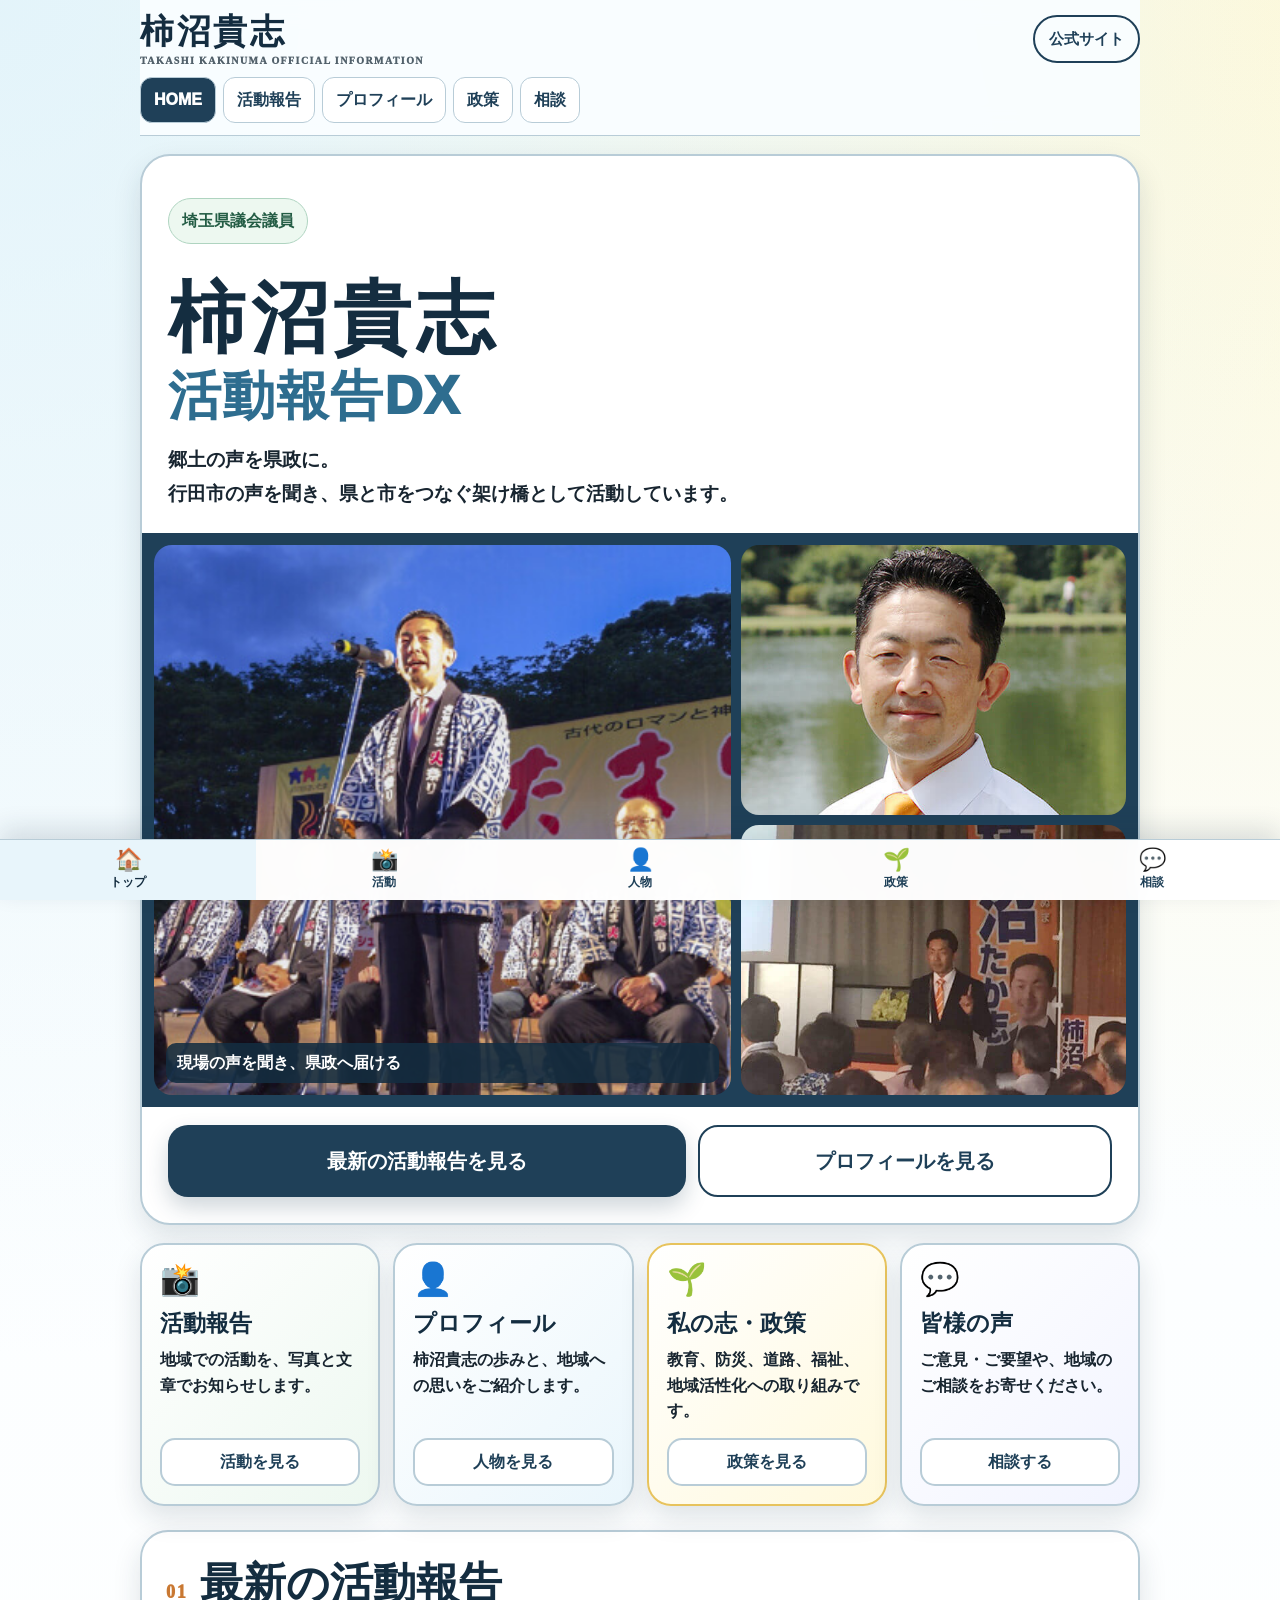
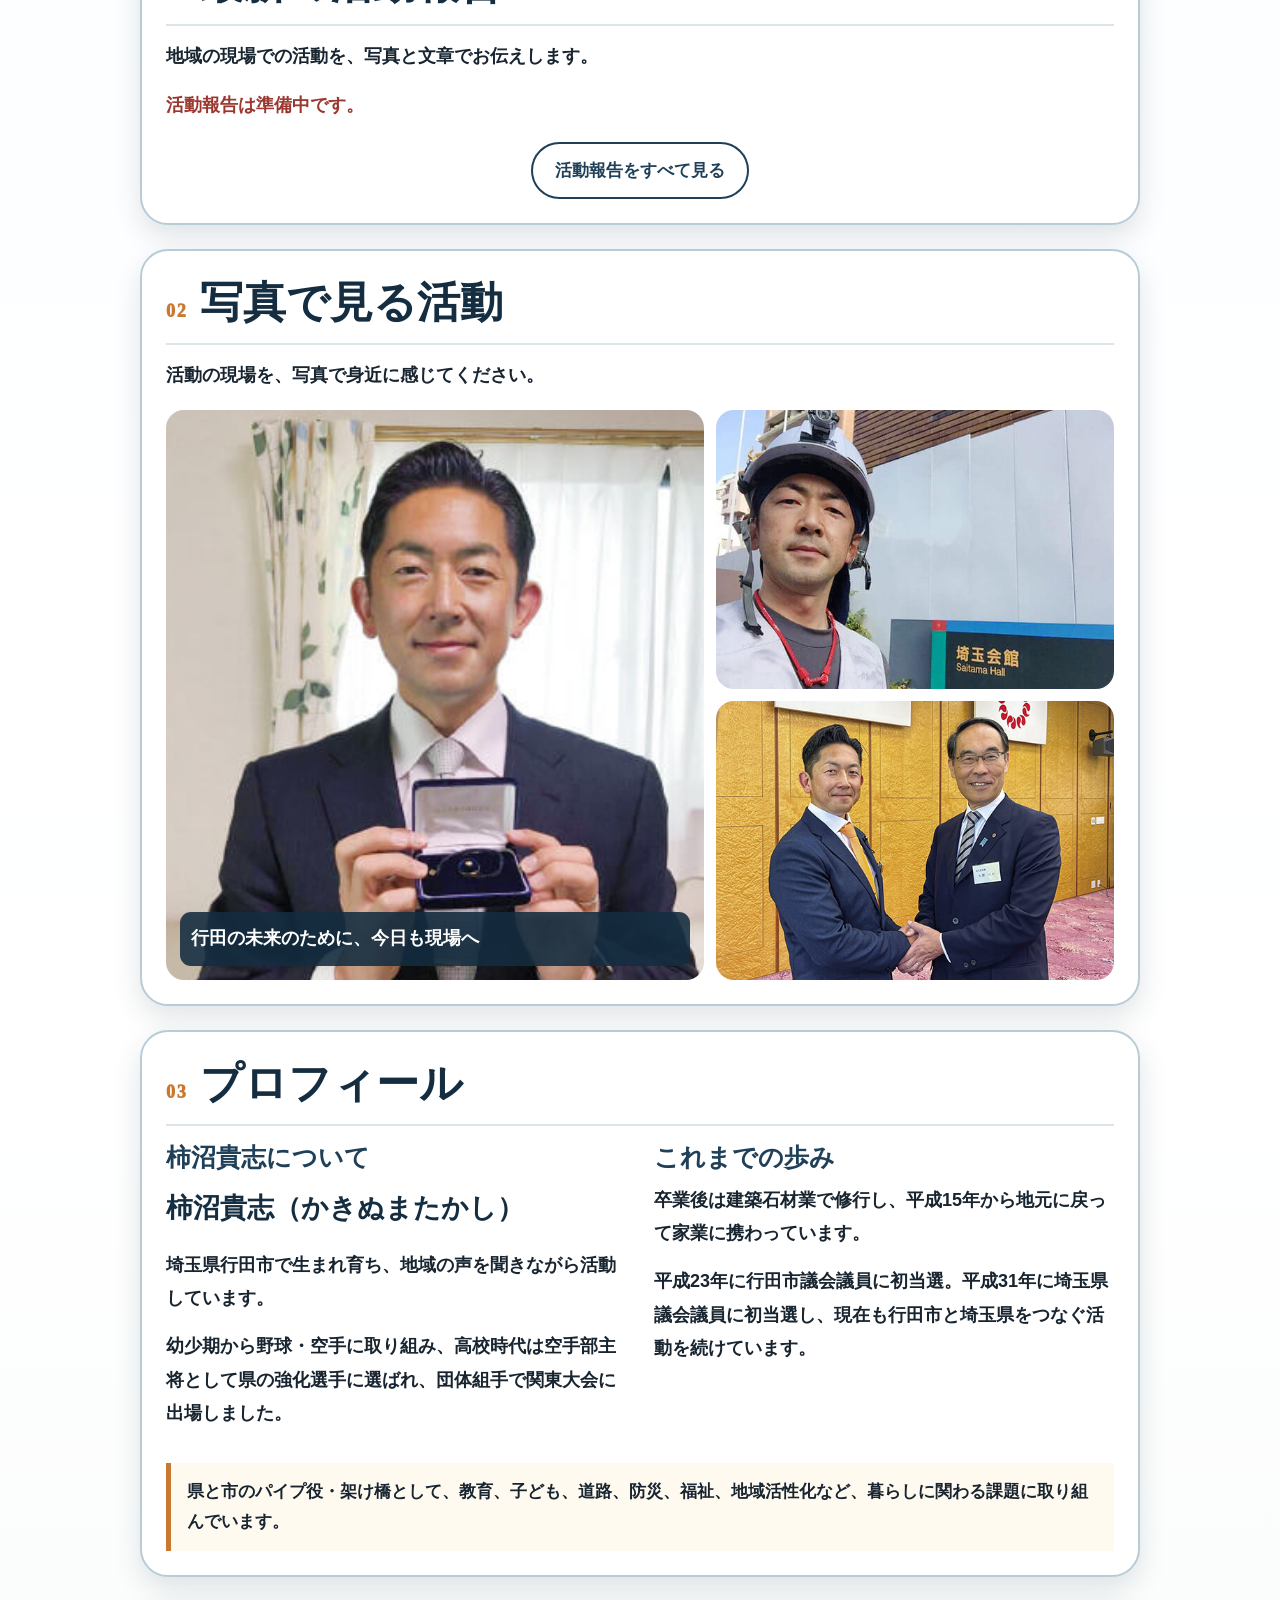
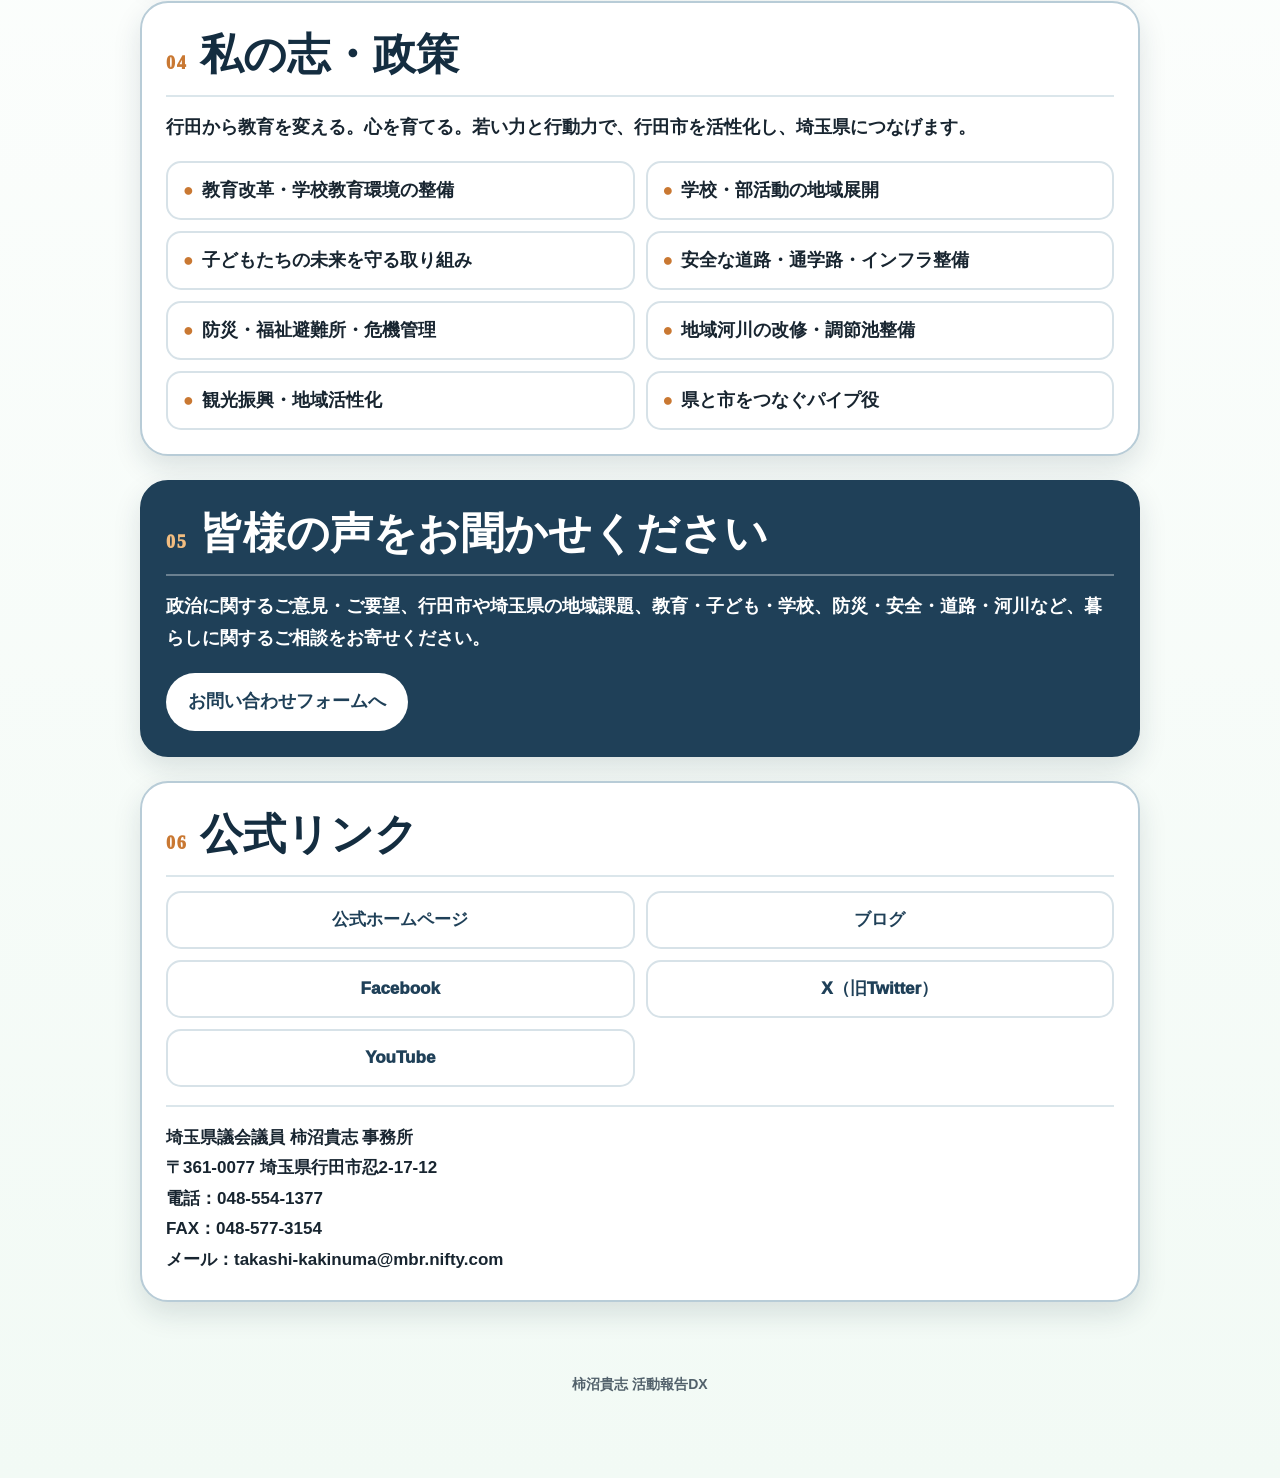
==== commit 91b8d940: "Update index.html" ====
--- a/index.html
+++ b/index.html
@@ -3,71 +3,66 @@
 <head>
   <meta charset="utf-8">
   <meta name="viewport" content="width=device-width,initial-scale=1,viewport-fit=cover">
-  <meta name="theme-color" content="#263b52">
+  <meta name="theme-color" content="#1f4058">
   <meta name="description" content="埼玉県議会議員・柿沼貴志の活動報告、プロフィール、政策、市民相談をご紹介します。">
-  <meta property="og:title" content="柿沼貴志｜郷土の声を県政に">
-  <meta property="og:description" content="埼玉県議会議員・柿沼貴志の活動報告、プロフィール、政策、市民相談をご紹介します。">
+  <meta property="og:title" content="柿沼貴志 活動報告DX">
+  <meta property="og:description" content="柿沼貴志の活動報告、プロフィール、政策、市民相談をご紹介します。">
   <meta property="og:image" content="https://ichirohns-jpg.github.io/kakinuma-takashi-dx/profile_photo_3.jpg">
   <meta property="og:url" content="https://ichirohns-jpg.github.io/kakinuma-takashi-dx/">
   <meta name="twitter:card" content="summary_large_image">
   <link rel="manifest" href="manifest.json">
-  <title>柿沼貴志｜郷土の声を県政に</title>
+  <title>柿沼貴志 活動報告DX</title>
 
   <style>
     :root{
-      --navy:#263b52;
-      --navy-deep:#1b2b3c;
-      --orange:#d8792b;
-      --cream:#f5f1ea;
-      --paper:#fffdf9;
-      --text:#29313a;
-      --muted:#68727c;
-      --line:#ddd7ce;
-      --shadow:0 8px 26px rgba(35,48,61,.10);
-    }
-
-    *{
-      box-sizing:border-box;
-    }
-
-    html{
-      scroll-behavior:smooth;
-    }
+      --navy:#1f4058;
+      --navy-deep:#142d40;
+      --blue:#2e6d8f;
+      --blue-soft:#e8f5fb;
+      --green-soft:#edf8f0;
+      --cream:#fffaf0;
+      --paper:#ffffff;
+      --orange:#c97832;
+      --gold:#e7c35d;
+      --text:#182530;
+      --muted:#52616b;
+      --line:#b8ccd7;
+      --shadow:0 12px 28px rgba(20,45,64,.13);
+    }
+
+    *{box-sizing:border-box}
+
+    html{scroll-behavior:smooth}
 
     body{
       margin:0;
-      background:var(--cream);
+      padding-bottom:82px;
+      background:
+        radial-gradient(circle at 0 0,rgba(218,240,248,.7),transparent 28%),
+        radial-gradient(circle at 100% 0,rgba(255,246,201,.65),transparent 25%),
+        linear-gradient(180deg,#f9fdff 0%,#ffffff 55%,#f2faf5 100%);
       color:var(--text);
-      font-family:-apple-system,BlinkMacSystemFont,
-      "Hiragino Kaku Gothic ProN","Yu Gothic",Meiryo,sans-serif;
+      font-family:-apple-system,BlinkMacSystemFont,"Hiragino Kaku Gothic ProN","Yu Gothic",Meiryo,sans-serif;
       font-size:18px;
-      line-height:1.85;
-      overflow-x:hidden;
-    }
-
-    img{
-      display:block;
-      max-width:100%;
-    }
-
-    a{
-      color:inherit;
-      -webkit-tap-highlight-color:transparent;
-    }
-
-    .site-header{
+      line-height:1.75;
+      -webkit-text-size-adjust:100%;
+    }
+
+    a{color:inherit;text-decoration:none}
+
+    img{display:block;max-width:100%}
+
+    .wrap{width:min(100% - 24px,1000px);margin:auto}
+
+    .header{
       position:sticky;
       top:0;
-      z-index:10;
-      background:rgba(255,253,249,.96);
+      z-index:50;
+      gap:14px;
+      padding:12px 0;
+      background:rgba(249,253,255,.96);
       border-bottom:1px solid var(--line);
-      backdrop-filter:blur(10px);
-    }
-
-    .header-inner{
-      width:min(100% - 28px,1040px);
-      margin:auto;
-      padding:12px 0 10px;
+      backdrop-filter:blur(12px);
     }
 
     .header-top{
@@ -77,141 +72,265 @@
       gap:14px;
     }
 
-    .site-name{
+    .brand{
       display:block;
       color:var(--navy-deep);
-      font-size:24px;
-      font-weight:900;
-      line-height:1.25;
-      text-decoration:none;
-      letter-spacing:.04em;
-    }
-
-    .site-name small{
+      font-weight:950;
+      line-height:1.15;
+    }
+
+    .brand-name{
+      font-size:clamp(24px,5vw,34px);
+      letter-spacing:.08em;
+    }
+
+    .brand-subtitle{
       display:block;
-      margin-top:3px;
+      margin-top:4px;
       color:var(--muted);
       font-family:Georgia,serif;
       font-size:10px;
-      font-weight:700;
-      letter-spacing:.16em;
+      letter-spacing:.14em;
     }
 
     .official-link{
-      padding:9px 13px;
-      border:1px solid var(--navy);
+      flex:0 0 auto;
+      padding:9px 14px;
+      border:2px solid var(--navy);
       border-radius:999px;
       color:var(--navy);
-      font-size:14px;
-      font-weight:900;
-      text-decoration:none;
+      font-size:15px;
+      font-weight:950;
       white-space:nowrap;
     }
 
-    .nav{
+    .header-nav{
       display:flex;
       gap:7px;
+      margin-top:10px;
       overflow-x:auto;
-      margin-top:10px;
-      padding-bottom:2px;
       scrollbar-width:none;
     }
 
-    .nav::-webkit-scrollbar{
-      display:none;
-    }
-
-    .nav a{
+    .header-nav::-webkit-scrollbar{display:none}
+
+    .header-nav a{
       flex:0 0 auto;
-      padding:7px 11px;
-      border-radius:8px;
-      color:var(--muted);
-      font-size:15px;
-      font-weight:900;
-      text-decoration:none;
-    }
-
-    .nav a:first-child,
-    .nav a:hover{
+      padding:8px 13px;
+      border-radius:12px;
+      background:#fff;
+      border:1px solid var(--line);
+      color:var(--navy);
+      font-size:16px;
+      font-weight:950;
+    }
+
+    .header-nav a:first-child{
       background:var(--navy);
       color:#fff;
     }
 
-    main{
-      width:min(100% - 28px,1040px);
-      margin:auto;
-      padding:24px 0 60px;
-    }
+    main{padding:18px 0 50px}
 
     .hero{
-      display:grid;
-      grid-template-columns:1fr 1fr;
-      min-height:430px;
       overflow:hidden;
-      border-radius:22px;
+      border:2px solid var(--line);
+      border-radius:30px;
       background:var(--paper);
       box-shadow:var(--shadow);
     }
 
-    .hero-copy{
-      display:flex;
-      flex-direction:column;
-      justify-content:center;
-      padding:clamp(28px,5vw,64px);
-    }
-
-    .eyebrow{
-      margin:0 0 12px;
-      color:var(--orange);
+    .hero-copy{padding:26px 26px 22px}
+
+    .kicker{
+      display:inline-flex;
+      padding:8px 13px;
+      border:1px solid #afd4c0;
+      border-radius:999px;
+      background:var(--green-soft);
+      color:#245d45;
       font-size:16px;
-      font-weight:900;
-      letter-spacing:.08em;
+      font-weight:950;
     }
 
     .hero h1{
-      margin:0;
+      margin:16px 0 0;
       color:var(--navy-deep);
-      font-size:clamp(44px,8vw,68px);
-      line-height:1.25;
+      font-size:clamp(48px,11vw,78px);
+      font-weight:950;
       letter-spacing:.06em;
-    }
-
-    .slogan{
-      margin:22px 0 0;
-      padding-left:16px;
-      border-left:5px solid var(--orange);
-      color:var(--navy);
-      font-size:clamp(24px,3vw,36px);
-      font-weight:900;
-      line-height:1.5;
-    }
-
-    .hero-text{
-      max-width:34em;
-      margin:20px 0 0;
-      color:var(--muted);
-      font-size:18px;
-      line-height:2;
+      line-height:1.1;
+    }
+
+    .hero h1 span{
+      display:block;
+      margin-top:6px;
+      color:var(--blue);
+      font-size:clamp(31px,7vw,53px);
+      letter-spacing:.02em;
+    }
+
+    .hero-copy > p:not(.kicker){
+      margin:17px 0 0;
+      color:var(--text);
+      font-size:19px;
+      font-weight:800;
+      line-height:1.8;
+    }
+
+    .hero-photos{
+      display:grid;
+      grid-template-columns:1.2fr .8fr;
+      gap:10px;
+      min-height:330px;
+      padding:12px;
+      background:var(--navy);
     }
 
     .hero-photo{
-      min-height:430px;
-      background:var(--navy);
-    }
+      overflow:hidden;
+      border-radius:18px;
+      background:#8da0ac;
+    }
+
+    .hero-photo:first-child{grid-row:span 2}
 
     .hero-photo img{
       width:100%;
       height:100%;
-      min-height:430px;
+      min-height:150px;
       object-fit:cover;
     }
 
-    .section{
-      margin-top:34px;
-      padding:clamp(22px,4vw,42px);
-      border:1px solid var(--line);
+    .hero-photo:first-child img{min-height:306px}
+
+    .hero-photo-main{position:relative}
+
+    .hero-photo-label{
+      position:absolute;
+      right:12px;
+      bottom:12px;
+      left:12px;
+      padding:9px 11px;
+      border-radius:10px;
+      background:rgba(20,45,64,.88);
+      color:#fff;
+      font-size:16px;
+      font-weight:950;
+      line-height:1.4;
+    }
+
+    .main-actions{
+      display:grid;
+      grid-template-columns:1.25fr 1fr;
+      gap:12px;
+      padding:18px 26px 26px;
+    }
+
+    .main-actions a{
+      display:flex;
+      align-items:center;
+      justify-content:center;
+      min-height:72px;
+      padding:12px;
       border-radius:20px;
-      background:var(--paper);
+      font-size:20px;
+      font-weight:950;
+      line-height:1.35;
+      text-align:center;
+    }
+
+    .main-actions .primary{
+      background:var(--navy);
+      color:#fff;
+      box-shadow:0 10px 22px rgba(31,64,88,.22);
+    }
+
+    .main-actions .secondary{
+      border:2px solid var(--navy);
+      color:var(--navy);
+      background:#fff;
+    }
+
+    .menu-grid{
+      display:grid;
+      grid-template-columns:repeat(4,1fr);
+      gap:13px;
+      margin-top:18px;
+    }
+
+    .menu-card{
+      display:flex;
+      min-height:170px;
+      flex-direction:column;
+      justify-content:space-between;
+      padding:18px;
+      border:2px solid var(--line);
+      border-radius:24px;
+      background:#fff;
+      box-shadow:var(--shadow);
+    }
+
+    .menu-card:nth-child(1){
+      background:linear-gradient(135deg,#fff 0%,#edf8f0 100%);
+    }
+
+    .menu-card:nth-child(2){
+      background:linear-gradient(135deg,#fff 0%,#eaf6fc 100%);
+    }
+
+    .menu-card:nth-child(3){
+      background:linear-gradient(135deg,#fff 0%,#fff9dd 100%);
+      border-color:var(--gold);
+    }
+
+    .menu-card:nth-child(4){
+      background:linear-gradient(135deg,#fff 0%,#f2f4ff 100%);
+    }
+
+    .menu-icon{
+      font-size:32px;
+      line-height:1;
+    }
+
+    .menu-card h2{
+      margin:14px 0 0;
+      color:var(--navy-deep);
+      font-size:23px;
+      font-weight:950;
+      line-height:1.3;
+    }
+
+    .menu-card p{
+      margin:8px 0 0;
+      color:var(--text);
+      font-size:16px;
+      font-weight:750;
+      line-height:1.6;
+    }
+
+    .menu-button{
+      display:flex;
+      align-items:center;
+      justify-content:center;
+      min-height:48px;
+      margin-top:14px;
+      padding:8px;
+      border:2px solid var(--line);
+      border-radius:15px;
+      background:#fff;
+      color:var(--navy);
+      font-size:16px;
+      font-weight:950;
+      text-align:center;
+    }
+
+    .section-card{
+      margin-top:24px;
+      padding:24px;
+      border:2px solid var(--line);
+      border-radius:28px;
+      background:#fff;
       box-shadow:var(--shadow);
     }
 
@@ -219,562 +338,676 @@
       display:flex;
       align-items:baseline;
       gap:12px;
-      margin:0 0 18px;
+      margin:0 0 14px;
       padding-bottom:12px;
-      border-bottom:1px solid var(--line);
+      border-bottom:2px solid #dbe6eb;
       color:var(--navy-deep);
     }
 
-    .section-heading span{
+    .section-number{
       color:var(--orange);
       font-family:Georgia,serif;
-      font-size:15px;
-      font-weight:900;
-      letter-spacing:.12em;
+      font-size:18px;
+      font-weight:950;
+      letter-spacing:.1em;
     }
 
     .section-heading strong{
-      font-size:clamp(28px,4vw,38px);
-      line-height:1.35;
+      font-size:clamp(29px,6vw,43px);
+      font-weight:950;
+      line-height:1.3;
     }
 
     .section-lead{
-      margin:0 0 20px;
-      color:var(--muted);
+      margin:0 0 18px;
+      color:var(--text);
       font-size:18px;
+      font-weight:750;
+      line-height:1.8;
     }
 
     .latest-list{
       display:grid;
-      grid-template-columns:repeat(3,minmax(0,1fr));
-      gap:18px;
+      grid-template-columns:repeat(2,minmax(0,1fr));
+      gap:14px;
     }
 
     .report-card{
       overflow:hidden;
-      border:1px solid var(--line);
-      border-radius:15px;
+      border:2px solid #d6e3e9;
+      border-radius:20px;
       background:#fff;
+    }
+
+    .report-card--featured{
+      grid-column:1 / -1;
+      display:grid;
+      grid-template-columns:1.1fr .9fr;
     }
 
     .report-image{
       width:100%;
-      aspect-ratio:16/10;
+      height:220px;
       object-fit:cover;
-      background:#ebe6de;
-    }
-
-    .report-body{
-      padding:16px;
-    }
+      background:#edf1f3;
+    }
+
+    .report-card--featured .report-image{
+      height:100%;
+      min-height:280px;
+    }
+
+    .report-body{padding:17px}
 
     .report-date{
-      margin:0 0 6px;
+      margin:0;
       color:var(--orange);
       font-size:16px;
-      font-weight:900;
+      font-weight:950;
     }
 
     .report-title{
-      margin:0 0 8px;
+      margin:5px 0 8px;
       color:var(--navy-deep);
-      font-size:22px;
-      line-height:1.5;
-    }
+      font-size:23px;
+      font-weight:950;
+      line-height:1.45;
+    }
+
+    .report-card--featured .report-title{font-size:28px}
 
     .report-summary{
       display:-webkit-box;
       margin:0;
       overflow:hidden;
-      color:var(--muted);
+      color:var(--text);
       font-size:17px;
-      line-height:1.9;
+      font-weight:650;
+      line-height:1.75;
       white-space:pre-line;
       -webkit-box-orient:vertical;
-      -webkit-line-clamp:4;
+      -webkit-line-clamp:5;
     }
 
     .report-link{
       display:block;
       margin-top:14px;
-      padding:13px 10px;
-      border-radius:9px;
+      padding:12px;
+      border-radius:13px;
       background:var(--navy);
       color:#fff;
       font-size:17px;
-      font-weight:900;
+      font-weight:950;
       text-align:center;
-      text-decoration:none;
     }
 
     .loading-message,
     .error-message{
       margin:0;
-      color:var(--muted);
-      font-size:17px;
-    }
-
-    .error-message{
-      color:#9c382c;
-    }
+      color:var(--text);
+      font-size:18px;
+      font-weight:750;
+    }
+
+    .error-message{color:#9b372e}
 
     .more-link{
       display:block;
       width:max-content;
-      margin:22px auto 0;
+      margin:20px auto 0;
       padding:12px 22px;
-      border:1px solid var(--navy);
+      border:2px solid var(--navy);
       border-radius:999px;
       color:var(--navy);
       font-size:17px;
-      font-weight:900;
-      text-decoration:none;
-    }
-
-    .text-columns{
+      font-weight:950;
+    }
+
+    .photo-grid{
+      display:grid;
+      grid-template-columns:1.15fr .85fr;
+      gap:12px;
+    }
+
+    .photo-grid-main{
+      position:relative;
+      overflow:hidden;
+      min-height:350px;
+      border-radius:18px;
+      background:var(--navy);
+    }
+
+    .photo-grid-main img{
+      width:100%;
+      height:100%;
+      min-height:350px;
+      object-fit:cover;
+    }
+
+    .photo-grid-caption{
+      position:absolute;
+      right:14px;
+      bottom:14px;
+      left:14px;
+      padding:11px;
+      border-radius:11px;
+      background:rgba(20,45,64,.88);
+      color:#fff;
+      font-size:18px;
+      font-weight:950;
+    }
+
+    .photo-grid-side{
+      display:grid;
+      grid-template-rows:1fr 1fr;
+      gap:12px;
+    }
+
+    .photo-grid-side img{
+      width:100%;
+      height:100%;
+      min-height:169px;
+      object-fit:cover;
+      border-radius:18px;
+    }
+
+    .two-columns{
       display:grid;
       grid-template-columns:1fr 1fr;
-      gap:30px;
-    }
-
-    .text-block h3{
-      margin:0 0 10px;
+      gap:28px;
+    }
+
+    .two-columns h3{
+      margin:0 0 9px;
       color:var(--navy);
-      font-size:24px;
-      line-height:1.5;
-    }
-
-    .text-block p{
-      margin:0 0 16px;
+      font-size:25px;
+      font-weight:950;
+      line-height:1.4;
+    }
+
+    .two-columns p{
+      margin:0 0 15px;
+      color:var(--text);
+      font-size:18px;
+      font-weight:650;
+      line-height:1.85;
       white-space:pre-line;
     }
 
     .person-name{
-      color:var(--navy-deep);
-      font-size:26px;
-      font-weight:900;
-    }
-
-    .profile-note{
+      color:var(--navy-deep)!important;
+      font-size:27px!important;
+      font-weight:950!important;
+    }
+
+    .note{
       margin:18px 0 0;
       padding:14px 16px;
-      border-left:4px solid var(--orange);
-      background:#f4f0e9;
-      color:var(--muted);
+      border-left:5px solid var(--orange);
+      background:var(--cream);
+      color:var(--text);
       font-size:17px;
+      font-weight:700;
     }
 
     .policy-list{
       display:grid;
-      grid-template-columns:repeat(2,minmax(0,1fr));
-      gap:12px;
+      grid-template-columns:repeat(2,1fr);
+      gap:11px;
       margin:0;
       padding:0;
       list-style:none;
     }
 
     .policy-list li{
-      position:relative;
-      padding:15px 16px 15px 40px;
-      border:1px solid var(--line);
-      border-radius:12px;
+      padding:14px 15px;
+      border:2px solid #d7e2e8;
+      border-radius:15px;
       background:#fff;
+      color:var(--text);
       font-size:18px;
-      font-weight:800;
+      font-weight:850;
+      line-height:1.5;
     }
 
     .policy-list li::before{
-      position:absolute;
-      left:16px;
-      top:15px;
+      margin-right:8px;
       color:var(--orange);
-      content:'●';
-      font-size:13px;
+      content:"●";
     }
 
     .consultation{
       border-color:var(--navy);
       background:var(--navy);
+    }
+
+    .consultation .section-heading{
+      border-color:#ffffff55;
       color:#fff;
     }
 
-    .consultation .section-heading{
-      border-color:#ffffff44;
-      color:#fff;
-    }
-
-    .consultation .section-heading span{
-      color:#f2b06d;
-    }
-
-    .consultation .section-lead{
-      color:#eef2f5;
-    }
+    .consultation .section-number{color:#f2bd80}
+
+    .consultation .section-lead{color:#fff}
 
     .consultation-button{
-      display:inline-block;
-      padding:14px 23px;
+      display:inline-flex;
+      align-items:center;
+      justify-content:center;
+      min-height:58px;
+      padding:12px 22px;
       border-radius:999px;
       background:#fff;
       color:var(--navy);
-      font-size:17px;
-      font-weight:900;
-      text-decoration:none;
-    }
-
-    .gallery{
-      display:flex;
-      gap:14px;
-      overflow-x:auto;
-      padding:3px 2px 12px;
-      scroll-snap-type:x mandatory;
-      -webkit-overflow-scrolling:touch;
-    }
-
-    .gallery img{
-      width:230px;
-      height:230px;
-      flex:0 0 230px;
-      object-fit:cover;
-      border-radius:12px;
-      scroll-snap-align:start;
+      font-size:18px;
+      font-weight:950;
     }
 
     .link-grid{
       display:grid;
-      grid-template-columns:repeat(2,minmax(0,1fr));
-      gap:12px;
+      grid-template-columns:repeat(2,1fr);
+      gap:11px;
     }
 
     .link-card{
-      display:block;
-      padding:16px;
-      border:1px solid var(--line);
-      border-radius:12px;
+      display:flex;
+      align-items:center;
+      justify-content:center;
+      min-height:58px;
+      padding:12px;
+      border:2px solid #d7e2e8;
+      border-radius:15px;
       background:#fff;
       color:var(--navy);
       font-size:17px;
-      font-weight:900;
+      font-weight:950;
       text-align:center;
-      text-decoration:none;
     }
 
     .contact-text{
-      margin:22px 0 0;
-      padding-top:18px;
-      border-top:1px solid var(--line);
-      color:var(--muted);
+      margin:18px 0 0;
+      padding-top:16px;
+      border-top:2px solid #dbe6eb;
+      color:var(--text);
       font-size:17px;
+      font-weight:650;
+      line-height:1.8;
       overflow-wrap:anywhere;
     }
 
     footer{
-      padding:0 20px 34px;
+      padding:20px 0 0;
       color:var(--muted);
       font-size:14px;
+      font-weight:700;
       text-align:center;
     }
 
-    @media(max-width:720px){
-      body{
-        font-size:17px;
-      }
-
-      .header-inner{
-        width:min(100% - 22px,1040px);
-      }
-
-      .site-name{
-        font-size:22px;
+    .bottom-nav{
+      position:fixed;
+      right:0;
+      bottom:0;
+      left:0;
+      z-index:100;
+      display:grid;
+      grid-template-columns:repeat(5,1fr);
+      border-top:1px solid var(--line);
+      background:rgba(255,255,255,.98);
+      box-shadow:0 -10px 26px rgba(20,45,64,.14);
+      backdrop-filter:blur(12px);
+    }
+
+    .bottom-nav a{
+      padding:8px 3px 7px;
+      color:var(--navy);
+      font-size:12px;
+      font-weight:950;
+      text-align:center;
+    }
+
+    .bottom-nav a span{
+      display:block;
+      font-size:22px;
+      line-height:1.1;
+    }
+
+    .bottom-nav a.active{
+      background:var(--blue-soft);
+      color:var(--navy-deep);
+    }
+
+    @media(max-width:820px){
+      .menu-grid{grid-template-columns:repeat(2,1fr)}
+    }
+
+    @media(max-width:680px){
+      .wrap{width:min(100% - 16px,1000px)}
+
+      .header{padding:10px 0}
+
+      .brand-name{font-size:25px}
+
+      .brand-subtitle{
+        font-size:8px;
+        letter-spacing:.1em;
       }
 
       .official-link{
+        padding:8px 10px;
         font-size:13px;
-        padding:8px 10px;
-      }
-
-      main{
-        width:min(100% - 20px,1040px);
-        padding-top:14px;
-      }
-
-      .hero{
-        display:flex;
-        flex-direction:column-reverse;
-        border-radius:17px;
-      }
-
-      .hero-photo,
-      .hero-photo img{
-        min-height:280px;
-        height:280px;
-      }
-
-      .hero-copy{
-        padding:28px 22px 30px;
-      }
-
-      .hero h1{
-        font-size:40px;
-      }
-
-      .slogan{
-        font-size:26px;
-      }
-
-      .hero-text{
-        font-size:17px;
-      }
-
-      .latest-list{
+      }
+
+      .header-nav{margin-top:9px}
+
+      .header-nav a{
+        padding:7px 10px;
+        font-size:14px;
+      }
+
+      main{padding-top:10px}
+
+      .hero{border-radius:23px}
+
+      .hero-copy{padding:21px 18px 18px}
+
+      .hero h1{font-size:48px}
+
+      .hero h1 span{font-size:32px}
+
+      .hero-copy > p:not(.kicker){font-size:17px}
+
+      .hero-photos{
+        min-height:285px;
+        height:285px;
+        padding:9px;
+        gap:8px;
+      }
+
+      .hero-photo:first-child img{min-height:267px}
+
+      .hero-photo img{min-height:129px}
+
+      .hero-photo-label{
+        right:8px;
+        bottom:8px;
+        left:8px;
+        padding:7px 8px;
+        font-size:14px;
+      }
+
+      .main-actions{
         grid-template-columns:1fr;
-      }
-
-      .text-columns{
+        padding:14px 18px 20px;
+      }
+
+      .main-actions a{
+        min-height:64px;
+        font-size:19px;
+      }
+
+      .menu-grid{
+        grid-template-columns:1fr;
+        gap:11px;
+      }
+
+      .menu-card{
+        min-height:0;
+        padding:17px;
+        border-radius:21px;
+      }
+
+      .menu-card h2{font-size:24px}
+
+      .section-card{
+        margin-top:20px;
+        padding:18px;
+        border-radius:22px;
+      }
+
+      .section-heading strong{font-size:30px}
+
+      .section-lead{font-size:17px}
+
+      .latest-list{grid-template-columns:1fr}
+
+      .report-card--featured{
+        display:block;
+        grid-column:auto;
+      }
+
+      .report-card--featured .report-image{
+        height:235px;
+        min-height:0;
+      }
+
+      .report-card--featured .report-title{font-size:25px}
+
+      .photo-grid{grid-template-columns:1fr}
+
+      .photo-grid-main,
+      .photo-grid-main img{min-height:275px}
+
+      .photo-grid-side{
+        grid-template-columns:1fr 1fr;
+        grid-template-rows:1fr;
+        gap:8px;
+      }
+
+      .photo-grid-side img{
+        min-height:145px;
+        border-radius:14px;
+      }
+
+      .two-columns{
         grid-template-columns:1fr;
         gap:4px;
       }
 
-      .policy-list{
-        grid-template-columns:1fr;
-      }
-
-      .section{
-        margin-top:22px;
-        padding:22px 18px;
-      }
-
-      .section-heading strong{
-        font-size:29px;
-      }
-
-      .section-lead{
-        font-size:17px;
-      }
-
-      .link-grid{
-        grid-template-columns:1fr;
-      }
-
-      .gallery img{
-        width:210px;
-        height:210px;
-        flex-basis:210px;
-      }
+      .policy-list,
+      .link-grid{grid-template-columns:1fr}
+
+      .bottom-nav a{font-size:11px}
+
+      .bottom-nav a span{font-size:20px}
     }
   </style>
 </head>
 
 <body>
-  <header class="site-header">
-    <div class="header-inner">
+  <div class="wrap">
+    <header class="header">
       <div class="header-top">
-        <a class="site-name" href="index.html">
-          柿沼貴志
-          <small>TAKASHI KAKINUMA OFFICIAL INFORMATION</small>
+        <a class="brand" href="index.html">
+          <span class="brand-name">柿沼貴志</span>
+          <span class="brand-subtitle">TAKASHI KAKINUMA OFFICIAL INFORMATION</span>
         </a>
 
-        <a class="official-link" href="https://www.kakinuma-takashi.com/index.html" target="_blank" rel="noopener">
-          公式サイト
-        </a>
+        <a class="official-link" href="https://www.kakinuma-takashi.com/index.html" target="_blank" rel="noopener">公式サイト</a>
       </div>
 
-      <nav class="nav" aria-label="ページ内メニュー">
+      <nav class="header-nav" aria-label="ページメニュー">
         <a href="index.html">HOME</a>
         <a href="archive.html">活動報告</a>
         <a href="#profile">プロフィール</a>
-        <a href="#policy">私の志・政策</a>
-        <a href="#contact">お問い合わせ</a>
+        <a href="#policy">政策</a>
+        <a href="#contact">相談</a>
       </nav>
-    </div>
-  </header>
-
-  <main>
-    <section class="hero">
-      <div class="hero-copy">
-        <p class="eyebrow">埼玉県議会議員</p>
-
-        <h1>柿沼貴志</h1>
-
-        <p class="slogan">
-          郷土の声を<br>
-          県政に!!
-        </p>
-
-        <p class="hero-text">
-          行田市の声を県政に届け、県と市をつなぐ架け橋として活動しています。
-          日々の活動、政策、地域への思いを分かりやすくお伝えします。
-        </p>
-      </div>
-
-      <div class="hero-photo">
-        <img src="https://ichirohns-jpg.github.io/kakinuma-takashi-dx/profile_photo_3.jpg" alt="柿沼貴志議員">
-      </div>
-    </section>
-
-    <section class="section" id="reports">
-      <h2 class="section-heading">
-        <span>01</span>
-        <strong>活動報告</strong>
-      </h2>
-
-      <p class="section-lead">
-        柿沼貴志議員の活動風景や、地域での取り組みをお知らせします。
-      </p>
-
-      <div id="latestReports" class="latest-list" aria-live="polite">
-        <p class="loading-message">活動報告を読み込んでいます。</p>
-      </div>
-
-      <a class="more-link" href="archive.html">活動報告をもっと読む</a>
-    </section>
-
-    <section class="section" id="profile">
-      <h2 class="section-heading">
-        <span>02</span>
-        <strong>プロフィール</strong>
-      </h2>
-
-      <div class="text-columns">
-        <div class="text-block">
-          <h3>柿沼貴志について</h3>
-
-          <p class="person-name">柿沼貴志（かきぬまたかし）</p>
+    </header>
+
+    <main>
+      <section class="hero">
+        <div class="hero-copy">
+          <p class="kicker">埼玉県議会議員</p>
+
+          <h1>柿沼貴志<span>活動報告DX</span></h1>
 
           <p>
-            埼玉県行田市で生まれ育ち、地域の声を聞きながら活動しています。
-          </p>
-
-          <p>
-            幼少期から野球・空手に取り組み、
-            高校時代は空手部主将として県の強化選手に選ばれ、
-            団体組手で関東大会に出場しました。
+            郷土の声を県政に。<br>
+            行田市の声を聞き、県と市をつなぐ架け橋として活動しています。
           </p>
         </div>
 
-        <div class="text-block">
-          <h3>これまでの歩み</h3>
-
-          <p>
-            卒業後は建築石材業で修行し、
-            平成15年から地元に戻って家業に携わっています。
-          </p>
-
-          <p>
-            平成23年に行田市議会議員に初当選。
-            平成31年に埼玉県議会議員に初当選し、
-            現在も行田市の発展と埼玉県の発展をつなぐ活動を続けています。
-          </p>
+        <div class="hero-photos" aria-label="柿沼貴志の活動写真">
+          <div class="hero-photo hero-photo-main">
+            <img src="https://ichirohns-jpg.github.io/kakinuma-takashi-dx/report_kaiha_2.jpg" alt="柿沼貴志の活動の様子">
+            <div class="hero-photo-label">現場の声を聞き、県政へ届ける</div>
+          </div>
+
+          <div class="hero-photo">
+            <img src="https://ichirohns-jpg.github.io/kakinuma-takashi-dx/profile_photo_3.jpg" alt="柿沼貴志" loading="lazy">
+          </div>
+
+          <div class="hero-photo">
+            <img src="https://ichirohns-jpg.github.io/kakinuma-takashi-dx/resolution_photo_1.jpg" alt="活動写真" loading="lazy">
+          </div>
         </div>
-      </div>
-
-      <p class="profile-note">
-        県と市のパイプ役・架け橋として、
-        教育、子ども、道路、防災、福祉、地域活性化など、
-        暮らしに関わる課題に取り組んでいます。
-      </p>
-    </section>
-
-    <section class="section" id="policy">
-      <h2 class="section-heading">
-        <span>03</span>
-        <strong>私の志・政策</strong>
-      </h2>
-
-      <p class="section-lead">
-        行田から教育を変える。心を育てる。
-        若い力と行動力で、行田市を活性化し、埼玉県につなげます。
-      </p>
-
-      <ul class="policy-list">
-        <li>教育改革・学校教育環境の整備</li>
-        <li>学校・部活動の地域展開</li>
-        <li>子どもたちの未来を守る取り組み</li>
-        <li>安全な道路・通学路・インフラ整備</li>
-        <li>防災・福祉避難所・危機管理</li>
-        <li>地域河川の改修・調節池整備</li>
-        <li>観光振興・地域活性化</li>
-        <li>県と市をつなぐパイプ役</li>
-      </ul>
-    </section>
-
-    <section class="section consultation" id="contact">
-      <h2 class="section-heading">
-        <span>04</span>
-        <strong>皆様の声をお聞かせください</strong>
-      </h2>
-
-      <p class="section-lead">
-        政治に関するご意見・ご要望、
-        行田市や埼玉県の地域課題、
-        教育・子ども・学校、
-        防災・安全・道路・河川など、
-        暮らしに関するご相談をお寄せください。
-      </p>
-
-      <a class="consultation-button" href="https://www.kakinuma-takashi.com/contact/index.php" target="_blank" rel="noopener">
-        お問い合わせフォームへ
-      </a>
-    </section>
-
-    <section class="section">
-      <h2 class="section-heading">
-        <span>05</span>
-        <strong>活動写真</strong>
-      </h2>
-
-      <p class="section-lead">
-        写真は左右にスワイプしてご覧いただけます。
-      </p>
-
-      <div class="gallery">
-        <img src="https://ichirohns-jpg.github.io/kakinuma-takashi-dx/report_kaiha_2.jpg" alt="活動写真" loading="lazy">
-        <img src="https://ichirohns-jpg.github.io/kakinuma-takashi-dx/resolution_photo_1.jpg" alt="活動写真" loading="lazy">
-        <img src="https://ichirohns-jpg.github.io/kakinuma-takashi-dx/profile_photo_5.jpg" alt="活動写真" loading="lazy">
-        <img src="https://ichirohns-jpg.github.io/kakinuma-takashi-dx/profile_photo_2.jpg" alt="活動写真" loading="lazy">
-        <img src="https://ichirohns-jpg.github.io/kakinuma-takashi-dx/report_kaiha_1.jpg" alt="活動写真" loading="lazy">
-      </div>
-    </section>
-
-    <section class="section">
-      <h2 class="section-heading">
-        <span>06</span>
-        <strong>公式リンク</strong>
-      </h2>
-
-      <div class="link-grid">
-        <a class="link-card" href="https://www.kakinuma-takashi.com/index.html" target="_blank" rel="noopener">
-          公式ホームページ
+
+        <div class="main-actions">
+          <a class="primary" href="#reports">最新の活動報告を見る</a>
+          <a class="secondary" href="#profile">プロフィールを見る</a>
+        </div>
+      </section>
+
+      <section class="menu-grid" aria-label="主要メニュー">
+        <a class="menu-card" href="archive.html">
+          <div>
+            <div class="menu-icon">📸</div>
+            <h2>活動報告</h2>
+            <p>地域での活動を、写真と文章でお知らせします。</p>
+          </div>
+          <div class="menu-button">活動を見る</div>
         </a>
 
-        <a class="link-card" href="https://www.kakinuma-takashi.com/blog/" target="_blank" rel="noopener">
-          ブログ
+        <a class="menu-card" href="#profile">
+          <div>
+            <div class="menu-icon">👤</div>
+            <h2>プロフィール</h2>
+            <p>柿沼貴志の歩みと、地域への思いをご紹介します。</p>
+          </div>
+          <div class="menu-button">人物を見る</div>
         </a>
 
-        <a class="link-card" href="https://www.facebook.com/takashi.kakinuma.73" target="_blank" rel="noopener">
-          Facebook
+        <a class="menu-card" href="#policy">
+          <div>
+            <div class="menu-icon">🌱</div>
+            <h2>私の志・政策</h2>
+            <p>教育、防災、道路、福祉、地域活性化への取り組みです。</p>
+          </div>
+          <div class="menu-button">政策を見る</div>
         </a>
 
-        <a class="link-card" href="https://twitter.com/KakinumaTakashi" target="_blank" rel="noopener">
-          X（旧Twitter）
+        <a class="menu-card" href="#contact">
+          <div>
+            <div class="menu-icon">💬</div>
+            <h2>皆様の声</h2>
+            <p>ご意見・ご要望や、地域のご相談をお寄せください。</p>
+          </div>
+          <div class="menu-button">相談する</div>
         </a>
-
-        <a class="link-card" href="https://www.youtube.com/@takashi5011" target="_blank" rel="noopener">
-          YouTube
-        </a>
-      </div>
-
-      <p class="contact-text">
-        埼玉県議会議員 柿沼貴志 事務所<br>
-        〒361-0077 埼玉県行田市忍2-17-12<br>
-        電話：048-554-1377<br>
-        FAX：048-577-3154<br>
-        メール：takashi-kakinuma@mbr.nifty.com
-      </p>
-    </section>
-  </main>
-
-  <footer>柿沼貴志 活動報告DX</footer>
+      </section>
+
+      <section class="section-card" id="reports">
+        <h2 class="section-heading"><span class="section-number">01</span><strong>最新の活動報告</strong></h2>
+        <p class="section-lead">地域の現場での活動を、写真と文章でお伝えします。</p>
+
+        <div id="latestReports" class="latest-list" aria-live="polite">
+          <p class="loading-message">活動報告を読み込んでいます。</p>
+        </div>
+
+        <a class="more-link" href="archive.html">活動報告をすべて見る</a>
+      </section>
+
+      <section class="section-card">
+        <h2 class="section-heading"><span class="section-number">02</span><strong>写真で見る活動</strong></h2>
+        <p class="section-lead">活動の現場を、写真で身近に感じてください。</p>
+
+        <div class="photo-grid">
+          <div class="photo-grid-main">
+            <img src="https://ichirohns-jpg.github.io/kakinuma-takashi-dx/report_kaiha_1.jpg" alt="地域活動の様子" loading="lazy">
+            <div class="photo-grid-caption">行田の未来のために、今日も現場へ</div>
+          </div>
+
+          <div class="photo-grid-side">
+            <img src="https://ichirohns-jpg.github.io/kakinuma-takashi-dx/profile_photo_2.jpg" alt="活動写真" loading="lazy">
+            <img src="https://ichirohns-jpg.github.io/kakinuma-takashi-dx/profile_photo_5.jpg" alt="活動写真" loading="lazy">
+          </div>
+        </div>
+      </section>
+
+      <section class="section-card" id="profile">
+        <h2 class="section-heading"><span class="section-number">03</span><strong>プロフィール</strong></h2>
+
+        <div class="two-columns">
+          <div>
+            <h3>柿沼貴志について</h3>
+            <p class="person-name">柿沼貴志（かきぬまたかし）</p>
+            <p>埼玉県行田市で生まれ育ち、地域の声を聞きながら活動しています。</p>
+            <p>幼少期から野球・空手に取り組み、高校時代は空手部主将として県の強化選手に選ばれ、団体組手で関東大会に出場しました。</p>
+          </div>
+
+          <div>
+            <h3>これまでの歩み</h3>
+            <p>卒業後は建築石材業で修行し、平成15年から地元に戻って家業に携わっています。</p>
+            <p>平成23年に行田市議会議員に初当選。平成31年に埼玉県議会議員に初当選し、現在も行田市と埼玉県をつなぐ活動を続けています。</p>
+          </div>
+        </div>
+
+        <p class="note">県と市のパイプ役・架け橋として、教育、子ども、道路、防災、福祉、地域活性化など、暮らしに関わる課題に取り組んでいます。</p>
+      </section>
+
+      <section class="section-card" id="policy">
+        <h2 class="section-heading"><span class="section-number">04</span><strong>私の志・政策</strong></h2>
+        <p class="section-lead">行田から教育を変える。心を育てる。若い力と行動力で、行田市を活性化し、埼玉県につなげます。</p>
+
+        <ul class="policy-list">
+          <li>教育改革・学校教育環境の整備</li>
+          <li>学校・部活動の地域展開</li>
+          <li>子どもたちの未来を守る取り組み</li>
+          <li>安全な道路・通学路・インフラ整備</li>
+          <li>防災・福祉避難所・危機管理</li>
+          <li>地域河川の改修・調節池整備</li>
+          <li>観光振興・地域活性化</li>
+          <li>県と市をつなぐパイプ役</li>
+        </ul>
+      </section>
+
+      <section class="section-card consultation" id="contact">
+        <h2 class="section-heading"><span class="section-number">05</span><strong>皆様の声をお聞かせください</strong></h2>
+        <p class="section-lead">政治に関するご意見・ご要望、行田市や埼玉県の地域課題、教育・子ども・学校、防災・安全・道路・河川など、暮らしに関するご相談をお寄せください。</p>
+        <a class="consultation-button" href="https://www.kakinuma-takashi.com/contact/index.php" target="_blank" rel="noopener">お問い合わせフォームへ</a>
+      </section>
+
+      <section class="section-card">
+        <h2 class="section-heading"><span class="section-number">06</span><strong>公式リンク</strong></h2>
+
+        <div class="link-grid">
+          <a class="link-card" href="https://www.kakinuma-takashi.com/index.html" target="_blank" rel="noopener">公式ホームページ</a>
+          <a class="link-card" href="https://www.kakinuma-takashi.com/blog/" target="_blank" rel="noopener">ブログ</a>
+          <a class="link-card" href="https://www.facebook.com/takashi.kakinuma.73" target="_blank" rel="noopener">Facebook</a>
+          <a class="link-card" href="https://twitter.com/KakinumaTakashi" target="_blank" rel="noopener">X（旧Twitter）</a>
+          <a class="link-card" href="https://www.youtube.com/@takashi5011" target="_blank" rel="noopener">YouTube</a>
+        </div>
+
+        <p class="contact-text">
+          埼玉県議会議員 柿沼貴志 事務所<br>
+          〒361-0077 埼玉県行田市忍2-17-12<br>
+          電話：048-554-1377<br>
+          FAX：048-577-3154<br>
+          メール：takashi-kakinuma@mbr.nifty.com
+        </p>
+      </section>
+    </main>
+
+    <footer>柿沼貴志 活動報告DX</footer>
+  </div>
+
+  <nav class="bottom-nav" aria-label="固定メニュー">
+    <a class="active" href="index.html"><span>🏠</span>トップ</a>
+    <a href="archive.html"><span>📸</span>活動</a>
+    <a href="#profile"><span>👤</span>人物</a>
+    <a href="#policy"><span>🌱</span>政策</a>
+    <a href="#contact"><span>💬</span>相談</a>
+  </nav>
 
   <script>
     (function(){
@@ -785,14 +1018,8 @@
       var list=document.getElementById('latestReports');
 
       function escapeHtml(value){
-        return String(value||'').replace(/[&<>\"']/g,function(ch){
-          return {
-            '&':'&amp;',
-            '<':'&lt;',
-            '>':'&gt;',
-            '\"':'&quot;',
-            "'":'&#39;'
-          }[ch];
+        return String(value||'').replace(/[&<>"']/g,function(ch){
+          return {'&':'&amp;','<':'&lt;','>':'&gt;','"':'&quot;',"'":'&#39;'}[ch];
         });
       }
 
@@ -816,11 +1043,9 @@
         var paragraphs=text.split(/\n\s*\n/).filter(Boolean);
         var result=paragraphs.slice(0,2).join('\n\n');
 
-        if(result.length>150){
-          result=result.slice(0,150)+'…';
-        }
-
-        return result;
+        return result.length>180
+          ? result.slice(0,180)+'…'
+          : result;
       }
 
       function imageValue(value){
@@ -837,49 +1062,27 @@
         return String(value||'').trim();
       }
 
-      function decodeDriveId(value){
-        try{
-          return decodeURIComponent(value);
-        }catch(error){
-          return value;
-        }
-      }
-
       function driveFileId(value){
         var url=imageValue(value);
-        var match=url.match(
-          /drive\.google\.com\/file\/d\/([^/?#]+)/i
-        );
-
-        if(match){
-          return decodeDriveId(match[1]);
-        }
+        var match=url.match(/drive\.google\.com\/file\/d\/([^/?#]+)/i);
+
+        if(match){return match[1]}
 
         match=url.match(
           /(?:drive\.google\.com|drive\.usercontent\.google\.com)\/[^?#]*[?&]id=([^&#]+)/i
         );
 
-        if(match){
-          return decodeDriveId(match[1]);
-        }
-
-        match=url.match(
-          /lh3\.googleusercontent\.com\/d\/([^=/?#]+)/i
-        );
-
-        if(match){
-          return decodeDriveId(match[1]);
-        }
-
-        return '';
+        if(match){return match[1]}
+
+        match=url.match(/lh3\.googleusercontent\.com\/d\/([^=/?#]+)/i);
+
+        return match?match[1]:'';
       }
 
       function safeUrl(value){
         var url=imageValue(value);
 
-        if(!url){
-          return '';
-        }
+        if(!url){return ''}
 
         var driveId=driveFileId(url);
 
@@ -889,27 +1092,21 @@
             '&sz=w1600';
         }
 
-        if(/^data:image\//i.test(url)){
+        if(
+          /^data:image\//i.test(url)||
+          /^https?:\/\//i.test(url)||
+          /^(?:\.{0,2}\/|\/)[^\s]+/.test(url)
+        ){
           return url;
         }
 
-        if(/^https?:\/\//i.test(url)){
-          return url;
-        }
-
-        if(/^(?:\.{0,2}\/|\/)[^\s]+/.test(url)){
-          return url;
-        }
-
         return '';
       }
 
       function formatDate(value){
         var text=String(value||'').trim();
 
-        if(!text){
-          return '';
-        }
+        if(!text){return ''}
 
         var japanese=text.match(
           /^(\d{4})年(\d{1,2})月(\d{1,2})日/
@@ -933,9 +1130,7 @@
 
         var date=new Date(text);
 
-        if(isNaN(date.getTime())){
-          return text;
-        }
+        if(isNaN(date.getTime())){return text}
 
         try{
           var parts=new Intl.DateTimeFormat(
@@ -951,9 +1146,11 @@
           var values={};
 
           parts.forEach(function(part){
-            if(part.type==='year'||
+            if(
+              part.type==='year'||
               part.type==='month'||
-              part.type==='day'){
+              part.type==='day'
+            ){
               values[part.type]=part.value;
             }
           });
@@ -963,18 +1160,14 @@
               Number(values.month)+'月'+
               Number(values.day)+'日';
           }
-        }catch(error){
-          return date.getFullYear()+'年'+
-            (date.getMonth()+1)+'月'+
-            date.getDate()+'日';
-        }
+        }catch(error){}
 
         return date.getFullYear()+'年'+
           (date.getMonth()+1)+'月'+
           date.getDate()+'日';
       }
 
-      function articleCard(article){
+      function articleCard(article,index){
         var articleId=encodeURIComponent(
           article.articleId||
           article.id||
@@ -1003,11 +1196,16 @@
           ? safeUrl(images[0])
           : safeUrl(article.ogpImage||'');
 
-        var title=article.title||
+        var title=
+          article.title||
           article.articleTitle||
           '活動報告';
 
-        return '<article class="report-card">'+
+        var cardClass=index===0
+          ? 'report-card report-card--featured'
+          : 'report-card';
+
+        return '<article class="'+cardClass+'">'+
           (
             image
               ? '<img class="report-image"'+
